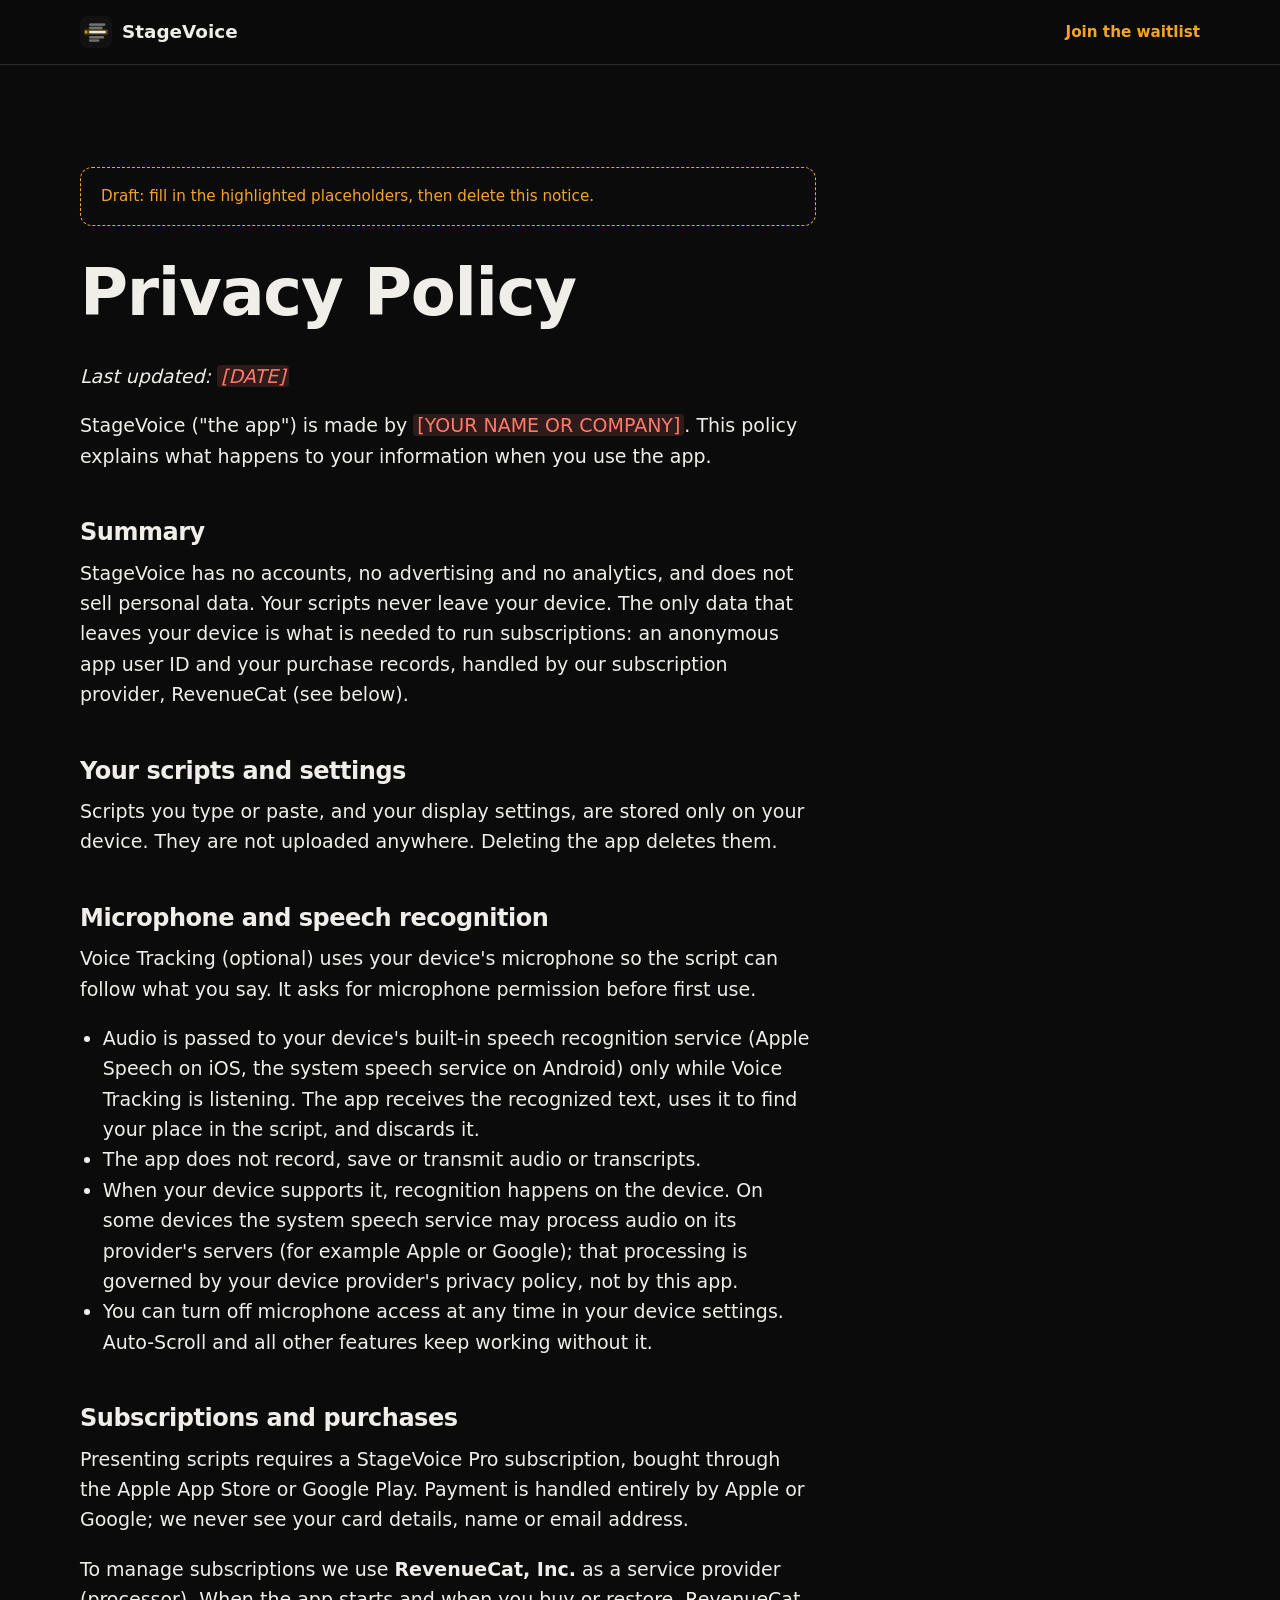
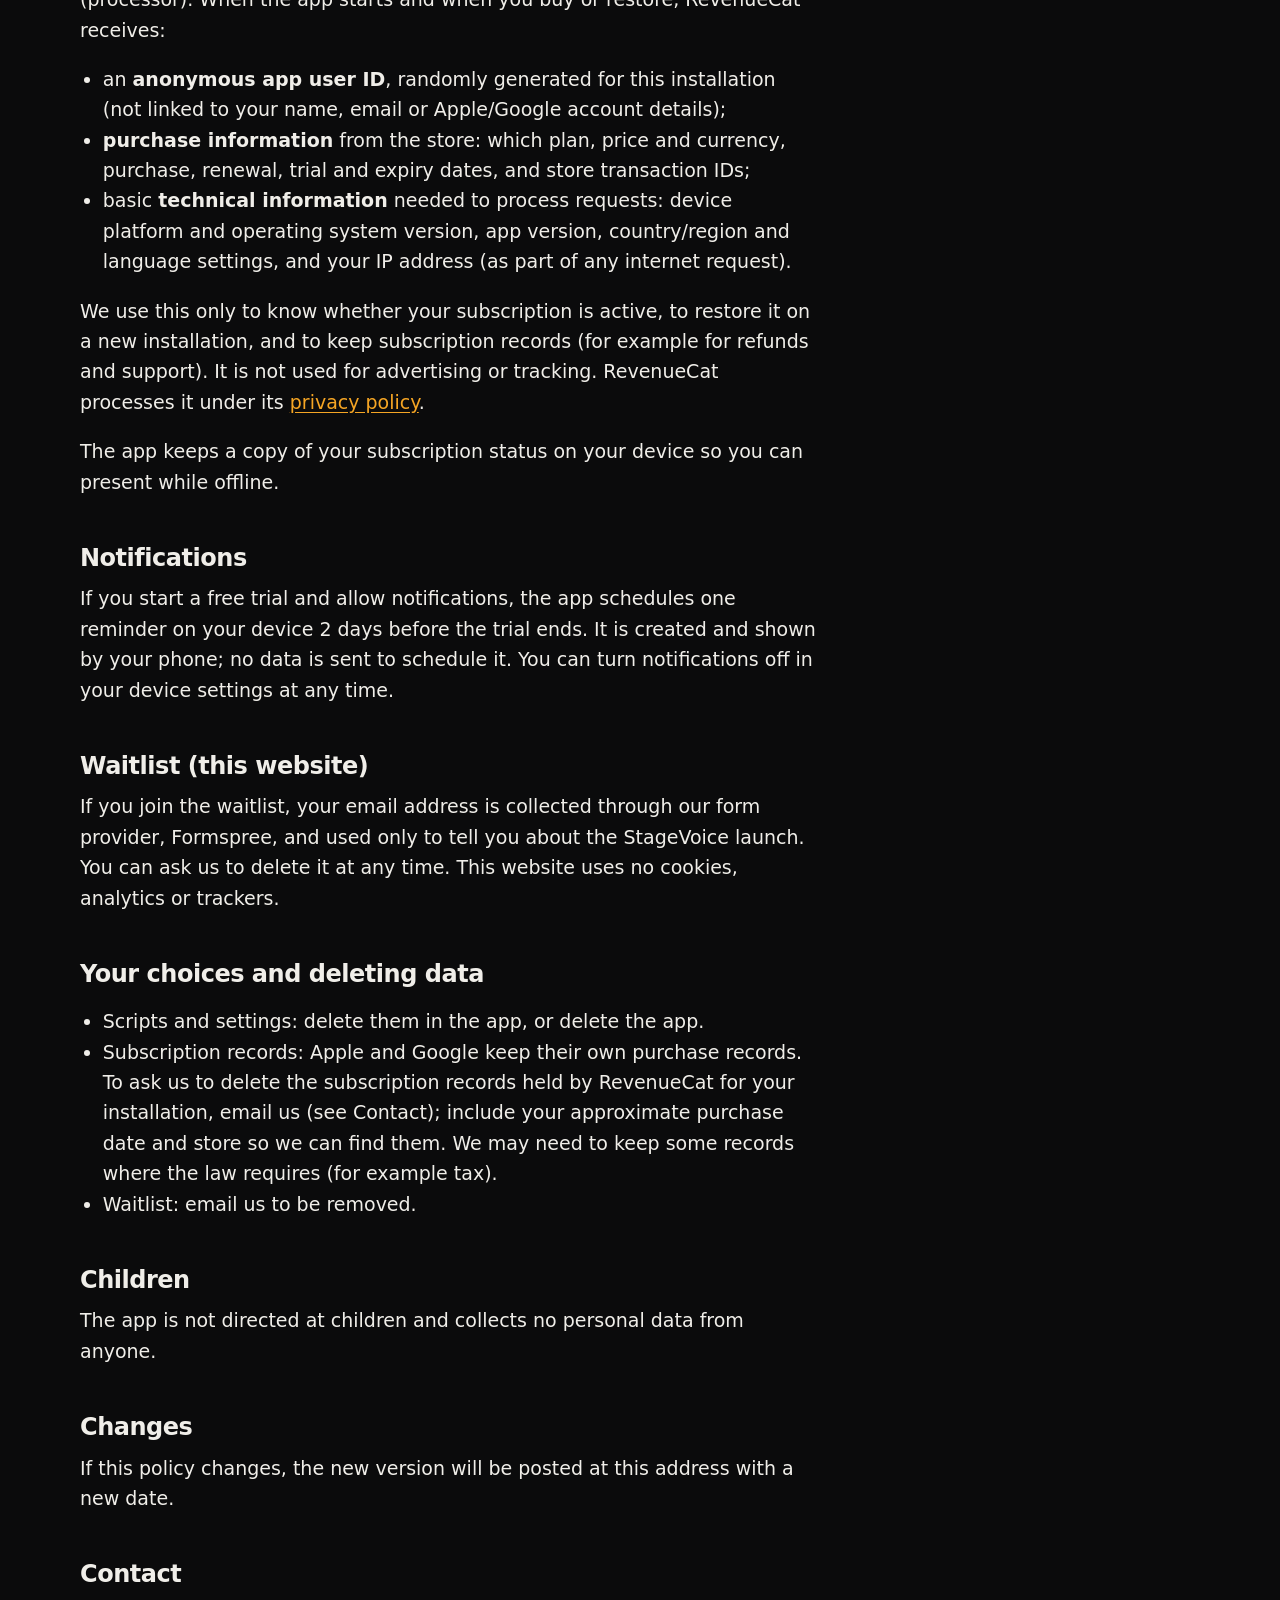
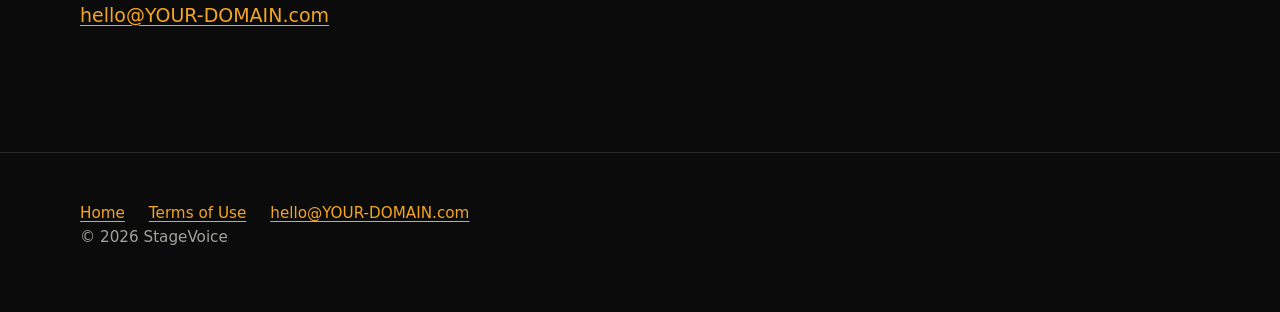
==== privacy.html @ 3926d444 "Publish StageVoice website Static site (HTML/CSS/JS) copied from the app repo's website/ folder, plu" ====
<!doctype html>
<html lang="en">
  <head>
    <meta charset="utf-8" />
    <meta name="viewport" content="width=device-width, initial-scale=1" />
    <title>Privacy Policy · StageVoice</title>
    <meta name="description" content="How StageVoice handles your data: no accounts, no tracking, scripts stay on your device, and your voice is never recorded or sent by the app." />
    <link rel="canonical" href="https://angelosramdas-afk.github.io/stagevoice-site/privacy.html" />
    <meta name="theme-color" content="#0b0b0c" />
    <meta name="color-scheme" content="dark" />
    <meta property="og:type" content="article" />
    <meta property="og:site_name" content="StageVoice" />
    <meta property="og:title" content="StageVoice Privacy Policy" />
    <meta property="og:url" content="https://angelosramdas-afk.github.io/stagevoice-site/privacy.html" />
    <meta property="og:image" content="https://angelosramdas-afk.github.io/stagevoice-site/assets/og-image.png" />
    <link rel="icon" type="image/png" sizes="32x32" href="assets/favicon-32.png" />
    <link rel="apple-touch-icon" href="assets/apple-touch-icon.png" />
    <link rel="stylesheet" href="styles.css" />
    <script src="main.js" defer></script>
  </head>

  <body>
    <a class="skip-link" href="#main">Skip to content</a>

    <header class="site-header">
      <div class="container">
        <a class="brand" href="./" aria-label="StageVoice home">
          <img src="assets/apple-touch-icon.png" alt="" width="32" height="32" />
          StageVoice
        </a>
        <a class="header-cta" href="./#join">Join the waitlist</a>
      </div>
    </header>

    <main id="main" class="section">
      <div class="container">
        <!-- =================================================================
             PRIVACY POLICY: PASTE YOUR FINAL TEXT BETWEEN THE MARKERS BELOW.

             It is pre-filled from the app's template (docs/PRIVACY.md).
             Either fill in the highlighted [PLACEHOLDERS] and delete the
             notice box, or replace everything inside <article class="policy">
             with your own policy (use <h1>, <h2>, <p>, <ul><li> tags).
             This page's URL is what you give Google Play and the App Store.
             ================================================================= -->
        <article class="policy">
          <!-- BEGIN PRIVACY POLICY -->
          <p class="paste-notice">
            Draft: fill in the highlighted placeholders, then delete this notice.
          </p>

          <h1>Privacy Policy</h1>
          <p><em>Last updated: <span class="placeholder">[DATE]</span></em></p>

          <p>
            StageVoice ("the app") is made by
            <span class="placeholder">[YOUR NAME OR COMPANY]</span>. This policy
            explains what happens to your information when you use the app.
          </p>

          <h2>Summary</h2>
          <p>
            StageVoice has no accounts, no advertising and no analytics, and
            does not sell personal data. Your scripts never leave your device.
            The only data that leaves your device is what is needed to run
            subscriptions: an anonymous app user ID and your purchase records,
            handled by our subscription provider, RevenueCat (see below).
          </p>

          <h2>Your scripts and settings</h2>
          <p>
            Scripts you type or paste, and your display settings, are stored
            only on your device. They are not uploaded anywhere. Deleting the
            app deletes them.
          </p>

          <h2>Microphone and speech recognition</h2>
          <p>
            Voice Tracking (optional) uses your device's microphone so the
            script can follow what you say. It asks for microphone permission
            before first use.
          </p>
          <ul>
            <li>
              Audio is passed to your device's built-in speech recognition
              service (Apple Speech on iOS, the system speech service on
              Android) only while Voice Tracking is listening. The app receives
              the recognized text, uses it to find your place in the script,
              and discards it.
            </li>
            <li>The app does not record, save or transmit audio or transcripts.</li>
            <li>
              When your device supports it, recognition happens on the device.
              On some devices the system speech service may process audio on
              its provider's servers (for example Apple or Google); that
              processing is governed by your device provider's privacy policy,
              not by this app.
            </li>
            <li>
              You can turn off microphone access at any time in your device
              settings. Auto-Scroll and all other features keep working without
              it.
            </li>
          </ul>

          <h2>Subscriptions and purchases</h2>
          <p>
            Presenting scripts requires a StageVoice Pro subscription, bought
            through the Apple App Store or Google Play. Payment is handled
            entirely by Apple or Google; we never see your card details, name
            or email address.
          </p>
          <p>
            To manage subscriptions we use <strong>RevenueCat, Inc.</strong> as
            a service provider (processor). When the app starts and when you buy
            or restore, RevenueCat receives:
          </p>
          <ul>
            <li>
              an <strong>anonymous app user ID</strong>, randomly generated for
              this installation (not linked to your name, email or Apple/Google
              account details);
            </li>
            <li>
              <strong>purchase information</strong> from the store: which plan,
              price and currency, purchase, renewal, trial and expiry dates, and
              store transaction IDs;
            </li>
            <li>
              basic <strong>technical information</strong> needed to process
              requests: device platform and operating system version, app
              version, country/region and language settings, and your IP address
              (as part of any internet request).
            </li>
          </ul>
          <p>
            We use this only to know whether your subscription is active, to
            restore it on a new installation, and to keep subscription records
            (for example for refunds and support). It is not used for
            advertising or tracking. RevenueCat processes it under its
            <a href="https://www.revenuecat.com/privacy">privacy policy</a>.
          </p>
          <p>
            The app keeps a copy of your subscription status on your device so
            you can present while offline.
          </p>

          <h2>Notifications</h2>
          <p>
            If you start a free trial and allow notifications, the app schedules
            one reminder on your device 2 days before the trial ends. It is
            created and shown by your phone; no data is sent to schedule it. You
            can turn notifications off in your device settings at any time.
          </p>

          <h2>Waitlist (this website)</h2>
          <p>
            If you join the waitlist, your email address is collected through
            our form provider, Formspree, and used only to tell you about the
            StageVoice launch. You can ask us to delete it at any time.
            This website uses no cookies, analytics or trackers.
          </p>

          <h2>Your choices and deleting data</h2>
          <ul>
            <li>Scripts and settings: delete them in the app, or delete the app.</li>
            <li>
              Subscription records: Apple and Google keep their own purchase
              records. To ask us to delete the subscription records held by
              RevenueCat for your installation, email us (see Contact); include
              your approximate purchase date and store so we can find them. We
              may need to keep some records where the law requires (for example
              tax).
            </li>
            <li>Waitlist: email us to be removed.</li>
          </ul>

          <h2>Children</h2>
          <p>
            The app is not directed at children and collects no personal data
            from anyone.
          </p>

          <h2>Changes</h2>
          <p>
            If this policy changes, the new version will be posted at this
            address with a new date.
          </p>

          <h2>Contact</h2>
          <p>
            <a href="mailto:hello@YOUR-DOMAIN.com">hello@YOUR-DOMAIN.com</a>
          </p>
          <!-- END PRIVACY POLICY -->
        </article>
      </div>
    </main>

    <footer class="site-footer">
      <div class="container">
        <div>
          <ul class="footer-links">
            <li><a href="./">Home</a></li>
            <li><a href="terms.html">Terms of Use</a></li>
            <li><a href="mailto:hello@YOUR-DOMAIN.com">hello@YOUR-DOMAIN.com</a></li>
          </ul>
          <p>&copy; <span data-year>2026</span> StageVoice</p>
        </div>
      </div>
    </footer>
  </body>
</html>
---- styles.css ----
/* StageVoice marketing site.
   Mobile-first; no external fonts or frameworks. Colours match the app:
   near-black background, off-white text, amber reading-guide accent. */

/* ---------- Tokens ---------- */
:root {
  --bg: #0b0b0c;
  --surface: #151517;
  --surface-2: #1d1d20;
  --border: #2a2a2e;
  --text: #f0eee9;
  --muted: #a3a19b;
  --amber: #f5a524;
  --amber-band: rgba(245, 165, 36, 0.18);
  --success: #5bd38a;
  --error: #ff7a6b;

  --radius: 18px;
  --container: 1120px;
  --gutter: clamp(20px, 5vw, 40px);
  --section-space: clamp(56px, 8vw, 104px);

  --font: system-ui, -apple-system, "Segoe UI", Roboto, "Helvetica Neue",
    Arial, "Noto Sans", sans-serif;
}

/* ---------- Base ---------- */
*,
*::before,
*::after {
  box-sizing: border-box;
}

html {
  scroll-behavior: smooth;
  -webkit-text-size-adjust: 100%;
}

body {
  margin: 0;
  background: var(--bg);
  color: var(--text);
  font-family: var(--font);
  font-size: clamp(1.0625rem, 0.4vw + 1rem, 1.1875rem);
  line-height: 1.6;
  -webkit-font-smoothing: antialiased;
}

img,
video {
  display: block;
  max-width: 100%;
  height: auto;
}

a {
  color: var(--amber);
  text-underline-offset: 3px;
}

h1,
h2,
h3 {
  line-height: 1.1;
  letter-spacing: -0.02em;
  margin: 0 0 0.5em;
}

h1 {
  font-size: clamp(2.5rem, 6.5vw, 4.1rem);
  font-weight: 800;
}

h2 {
  font-size: clamp(2rem, 4.5vw, 3.25rem);
  font-weight: 800;
}

h3 {
  font-size: clamp(1.35rem, 2.2vw, 1.6rem);
  font-weight: 700;
}

p {
  margin: 0 0 1em;
}

:focus-visible {
  outline: 3px solid var(--amber);
  outline-offset: 3px;
  border-radius: 6px;
}

.container {
  width: min(100% - 2 * var(--gutter), var(--container));
  margin-inline: auto;
}

.section {
  padding-block: var(--section-space);
}

.section-intro {
  max-width: 40rem;
  color: var(--muted);
  font-size: 1.15em;
}

/* Amber highlight that echoes the app's reading guide. */
.highlight {
  background: linear-gradient(transparent 12%, var(--amber-band) 12% 88%, transparent 88%);
  color: var(--amber);
  padding-inline: 0.1em;
}

.visually-hidden {
  position: absolute;
  width: 1px;
  height: 1px;
  overflow: hidden;
  clip: rect(0 0 0 0);
  white-space: nowrap;
}

.skip-link {
  position: absolute;
  left: 12px;
  top: -60px;
  background: var(--amber);
  color: #000;
  padding: 10px 16px;
  border-radius: 10px;
  z-index: 10;
}

.skip-link:focus {
  top: 12px;
}

/* ---------- Header ---------- */
.site-header {
  position: sticky;
  top: 0;
  z-index: 5;
  background: rgba(11, 11, 12, 0.85);
  backdrop-filter: blur(10px);
  -webkit-backdrop-filter: blur(10px);
  border-bottom: 1px solid var(--border);
}

.site-header .container {
  display: flex;
  align-items: center;
  justify-content: space-between;
  min-height: 64px;
}

.brand {
  display: inline-flex;
  align-items: center;
  gap: 10px;
  color: var(--text);
  text-decoration: none;
  font-weight: 800;
  font-size: 1.15rem;
}

.brand img {
  width: 32px;
  height: 32px;
  border-radius: 8px;
}

.header-cta {
  font-weight: 600;
  text-decoration: none;
  font-size: 0.95rem;
}

/* ---------- Buttons and waitlist form ---------- */
.button {
  display: inline-flex;
  align-items: center;
  justify-content: center;
  min-height: 52px;
  padding: 0 24px;
  border: 0;
  border-radius: 12px;
  background: var(--amber);
  color: #141006;
  font: inherit;
  font-weight: 700;
  cursor: pointer;
  transition: transform 0.15s ease, filter 0.15s ease;
}

.button:hover {
  filter: brightness(1.08);
}

.button:active {
  transform: translateY(1px);
}

.button[disabled] {
  opacity: 0.6;
  cursor: progress;
}

.waitlist {
  max-width: 34rem;
}

.waitlist-row {
  display: flex;
  flex-direction: column;
  gap: 10px;
}

.waitlist input[type="email"] {
  flex: 1;
  min-height: 52px;
  padding: 0 16px;
  border: 1px solid var(--border);
  border-radius: 12px;
  background: var(--surface);
  color: var(--text);
  font: inherit;
}

.waitlist input[type="email"]::placeholder {
  color: #77756f;
}

.waitlist input[type="email"][aria-invalid="true"] {
  border-color: var(--error);
}

/* Honeypot field for bots: hidden from people and screen readers. */
.waitlist .hp {
  position: absolute;
  left: -9999px;
}

.form-note {
  margin: 10px 0 0;
  color: var(--muted);
  font-size: 0.85em;
}

.form-message {
  min-height: 1.6em;
  margin: 10px 0 0;
  font-weight: 600;
}

.form-message.is-success {
  color: var(--success);
}

.form-message.is-error {
  color: var(--error);
}

@media (min-width: 560px) {
  .waitlist-row {
    flex-direction: row;
  }
}

/* ---------- Hero ---------- */
.hero {
  padding-block: clamp(48px, 9vw, 110px) var(--section-space);
}

.hero .container {
  display: grid;
  gap: clamp(48px, 8vw, 80px);
  align-items: center;
}

.hero-subhead {
  color: var(--muted);
  font-size: clamp(1.15rem, 1.4vw + 0.8rem, 1.4rem);
  max-width: 36rem;
  margin-bottom: 1.6em;
}

@media (min-width: 960px) {
  .hero .container {
    grid-template-columns: 1.15fr 0.85fr;
  }
}

/* ---------- Phone mockup with animated reading guide ---------- */
.phone {
  /* Placeholder: replace the .phone-screen contents with a real screenshot
     (<img src="assets/screenshot.png" alt="...">) when available. */
  position: relative;
  width: min(100%, 330px);
  aspect-ratio: 9 / 19;
  margin-inline: auto;
  padding: 14px;
  border-radius: 46px;
  background: linear-gradient(160deg, #2b2b30, #121214);
  box-shadow:
    0 0 0 1px #34343a,
    0 30px 80px rgba(0, 0, 0, 0.6),
    0 0 120px rgba(245, 165, 36, 0.08);
}

.phone-screen {
  position: relative;
  height: 100%;
  overflow: hidden;
  border-radius: 34px;
  background: #121212;
  padding: 64px 20px 20px;
  --line: 2.3em; /* height of one script line; the band moves in these steps */
  font-size: clamp(0.95rem, 3.8vw, 1.15rem);
}

.phone-screen::before {
  /* camera notch */
  content: "";
  position: absolute;
  top: 14px;
  left: 50%;
  width: 90px;
  height: 22px;
  transform: translateX(-50%);
  border-radius: 999px;
  background: #000;
}

.script {
  position: relative;
}

.script-lines {
  margin: 0;
  padding: 0;
  list-style: none;
  font-weight: 600;
}

.script-lines li {
  height: var(--line);
  line-height: var(--line);
  padding-left: 22px;
  white-space: nowrap;
  color: #e8e8e8;
}

.reading-guide {
  position: absolute;
  top: 0;
  left: -20px;
  right: -20px;
  height: var(--line);
  background: var(--amber-band);
  border-radius: 6px;
  pointer-events: none;
  animation: follow-voice 12s ease-in-out infinite;
}

.reading-guide::before {
  /* the app's ▶ marker */
  content: "";
  position: absolute;
  left: 22px;
  top: 50%;
  transform: translateY(-50%);
  border-left: 10px solid var(--amber);
  border-top: 7px solid transparent;
  border-bottom: 7px solid transparent;
}

/* The band glides to the next line, then holds, like a speaker reading at a
   natural pace (with one longer "pause" in the middle). */
@keyframes follow-voice {
  0%, 10% { transform: translateY(0); }
  14%, 24% { transform: translateY(calc(var(--line) * 1)); }
  28%, 38% { transform: translateY(calc(var(--line) * 2)); }
  42%, 62% { transform: translateY(calc(var(--line) * 3)); }
  66%, 76% { transform: translateY(calc(var(--line) * 4)); }
  80%, 94% { transform: translateY(calc(var(--line) * 5)); }
  100% { transform: translateY(0); }
}

.phone-status {
  position: absolute;
  left: 16px;
  right: 16px;
  bottom: 16px;
  display: flex;
  align-items: center;
  gap: 8px;
  padding: 10px 14px;
  border-radius: 14px;
  background: var(--surface-2);
  color: var(--muted);
  font-size: 0.8rem;
}

.phone-status .dot {
  width: 9px;
  height: 9px;
  border-radius: 50%;
  background: var(--success);
  animation: pulse 2s ease-in-out infinite;
}

@keyframes pulse {
  50% { opacity: 0.35; }
}

/* ---------- Demo ---------- */
.demo-frame {
  overflow: hidden;
  border: 1px solid var(--border);
  border-radius: var(--radius);
  background: var(--surface);
}

.demo-frame video {
  width: 100%;
  aspect-ratio: 16 / 9;
  object-fit: cover;
  background: #000;
}

.demo-caption {
  margin-top: 16px;
  color: var(--muted);
  text-align: center;
}

/* ---------- Modes ---------- */
.cards {
  display: grid;
  gap: 20px;
  margin-top: 40px;
}

.card {
  padding: clamp(24px, 4vw, 40px);
  border: 1px solid var(--border);
  border-radius: var(--radius);
  background: var(--surface);
}

.card-label {
  display: inline-block;
  margin-bottom: 14px;
  padding: 4px 12px;
  border-radius: 999px;
  background: var(--surface-2);
  color: var(--muted);
  font-size: 0.8rem;
  font-weight: 700;
  letter-spacing: 0.06em;
  text-transform: uppercase;
}

.card--voice {
  border-color: rgba(245, 165, 36, 0.45);
  box-shadow: 0 0 60px rgba(245, 165, 36, 0.08);
}

.card--voice .card-label {
  background: var(--amber-band);
  color: var(--amber);
}

.card ul {
  margin: 0;
  padding-left: 1.2em;
  color: var(--muted);
}

.card li + li {
  margin-top: 6px;
}

@media (min-width: 760px) {
  .cards {
    grid-template-columns: 1fr 1fr;
  }
}

/* ---------- Features ---------- */
.features {
  display: grid;
  gap: 14px;
  margin: 40px 0 0;
  padding: 0;
  list-style: none;
}

.features li {
  position: relative;
  padding: 18px 20px 18px 54px;
  border: 1px solid var(--border);
  border-radius: 14px;
  background: var(--surface);
}

.features li::before {
  /* small reading-guide marker as the bullet */
  content: "";
  position: absolute;
  left: 22px;
  top: 1.45em;
  border-left: 12px solid var(--amber);
  border-top: 8px solid transparent;
  border-bottom: 8px solid transparent;
}

.features strong {
  display: block;
}

.features span {
  color: var(--muted);
  font-size: 0.95em;
}

@media (min-width: 760px) {
  .features {
    grid-template-columns: repeat(2, 1fr);
  }
}

@media (min-width: 1040px) {
  .features {
    grid-template-columns: repeat(3, 1fr);
  }
}

/* ---------- Privacy ---------- */
.privacy-panel {
  padding: clamp(32px, 6vw, 64px);
  border-radius: calc(var(--radius) + 6px);
  background:
    linear-gradient(var(--amber-band), var(--amber-band)) left 50% / 6px 60% no-repeat,
    var(--surface);
  border: 1px solid var(--border);
}

.privacy-panel p {
  max-width: 44rem;
  color: var(--muted);
}

/* ---------- Final CTA ---------- */
.final-cta {
  text-align: center;
}

.final-cta .waitlist {
  margin-inline: auto;
  text-align: left;
}

.final-cta .section-intro {
  margin-inline: auto;
}

/* ---------- Footer ---------- */
.site-footer {
  padding-block: 48px;
  border-top: 1px solid var(--border);
  color: var(--muted);
  font-size: 0.95rem;
}

.site-footer .container {
  display: grid;
  gap: 24px;
}

.footer-links {
  display: flex;
  flex-wrap: wrap;
  gap: 8px 24px;
  margin: 0;
  padding: 0;
  list-style: none;
}

.store-badges {
  display: flex;
  flex-wrap: wrap;
  gap: 12px;
}

/* Disabled "coming soon" store badges (plain text, not the official artwork,
   which may only be used once the app is live in the store). */
.store-badge {
  display: inline-flex;
  flex-direction: column;
  justify-content: center;
  min-width: 170px;
  padding: 8px 16px;
  border: 1px solid var(--border);
  border-radius: 10px;
  background: var(--surface);
  color: #6f6d68;
  line-height: 1.25;
  cursor: not-allowed;
  user-select: none;
}

.store-badge small {
  font-size: 0.7rem;
  text-transform: uppercase;
  letter-spacing: 0.08em;
}

.store-badge strong {
  font-size: 1.05rem;
}

@media (min-width: 760px) {
  .site-footer .container {
    grid-template-columns: 1fr auto;
    align-items: center;
  }
}

/* ---------- Privacy policy page ---------- */
.policy {
  max-width: 46rem;
}

.policy h2 {
  font-size: 1.5rem;
  margin-top: 2em;
}

.policy ul {
  padding-left: 1.2em;
}

.policy .placeholder {
  background: rgba(255, 122, 107, 0.15);
  color: var(--error);
  padding: 0 4px;
  border-radius: 4px;
}

.paste-notice {
  margin-bottom: 2em;
  padding: 16px 20px;
  border: 1px dashed var(--amber);
  border-radius: 12px;
  color: var(--amber);
  font-size: 0.95rem;
}

/* ---------- Motion preferences ---------- */
@media (prefers-reduced-motion: reduce) {
  html {
    scroll-behavior: auto;
  }

  .reading-guide,
  .phone-status .dot {
    animation: none;
  }

  .reading-guide {
    transform: translateY(calc(var(--line) * 2));
  }
}
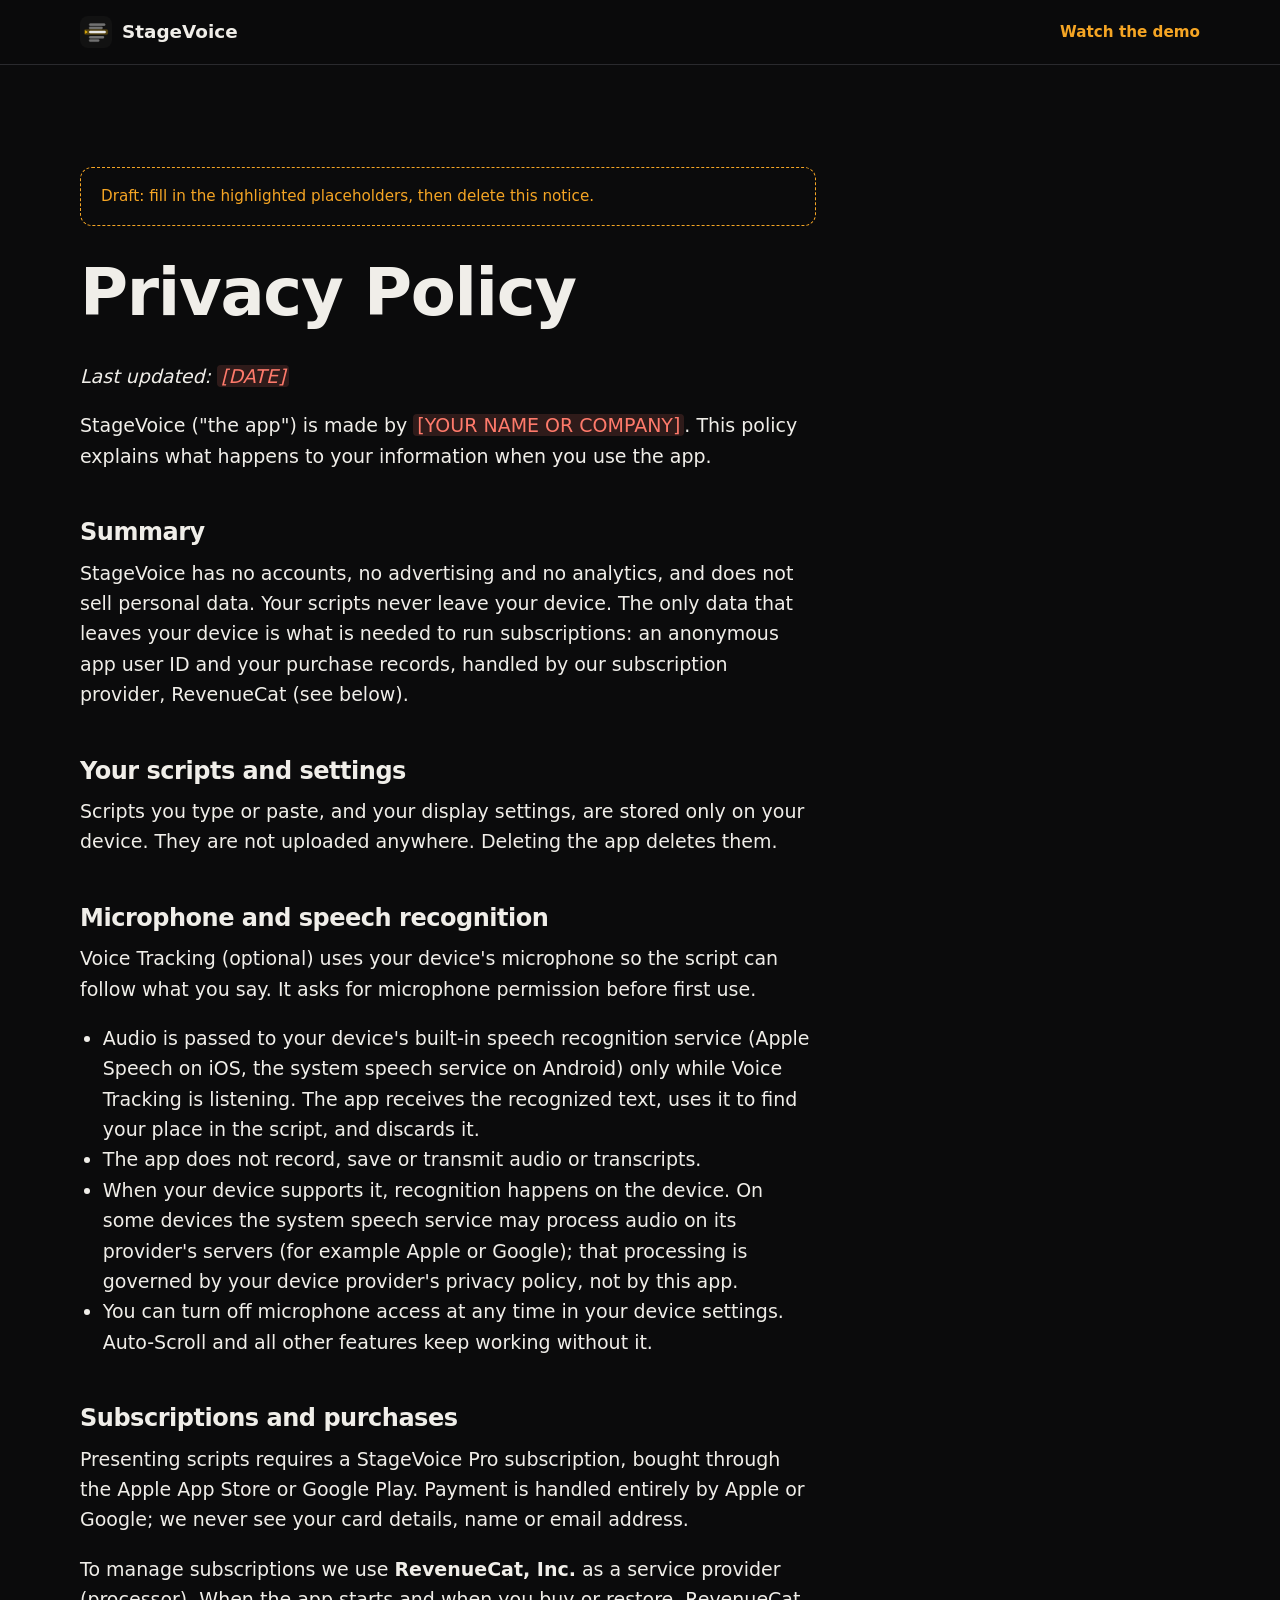
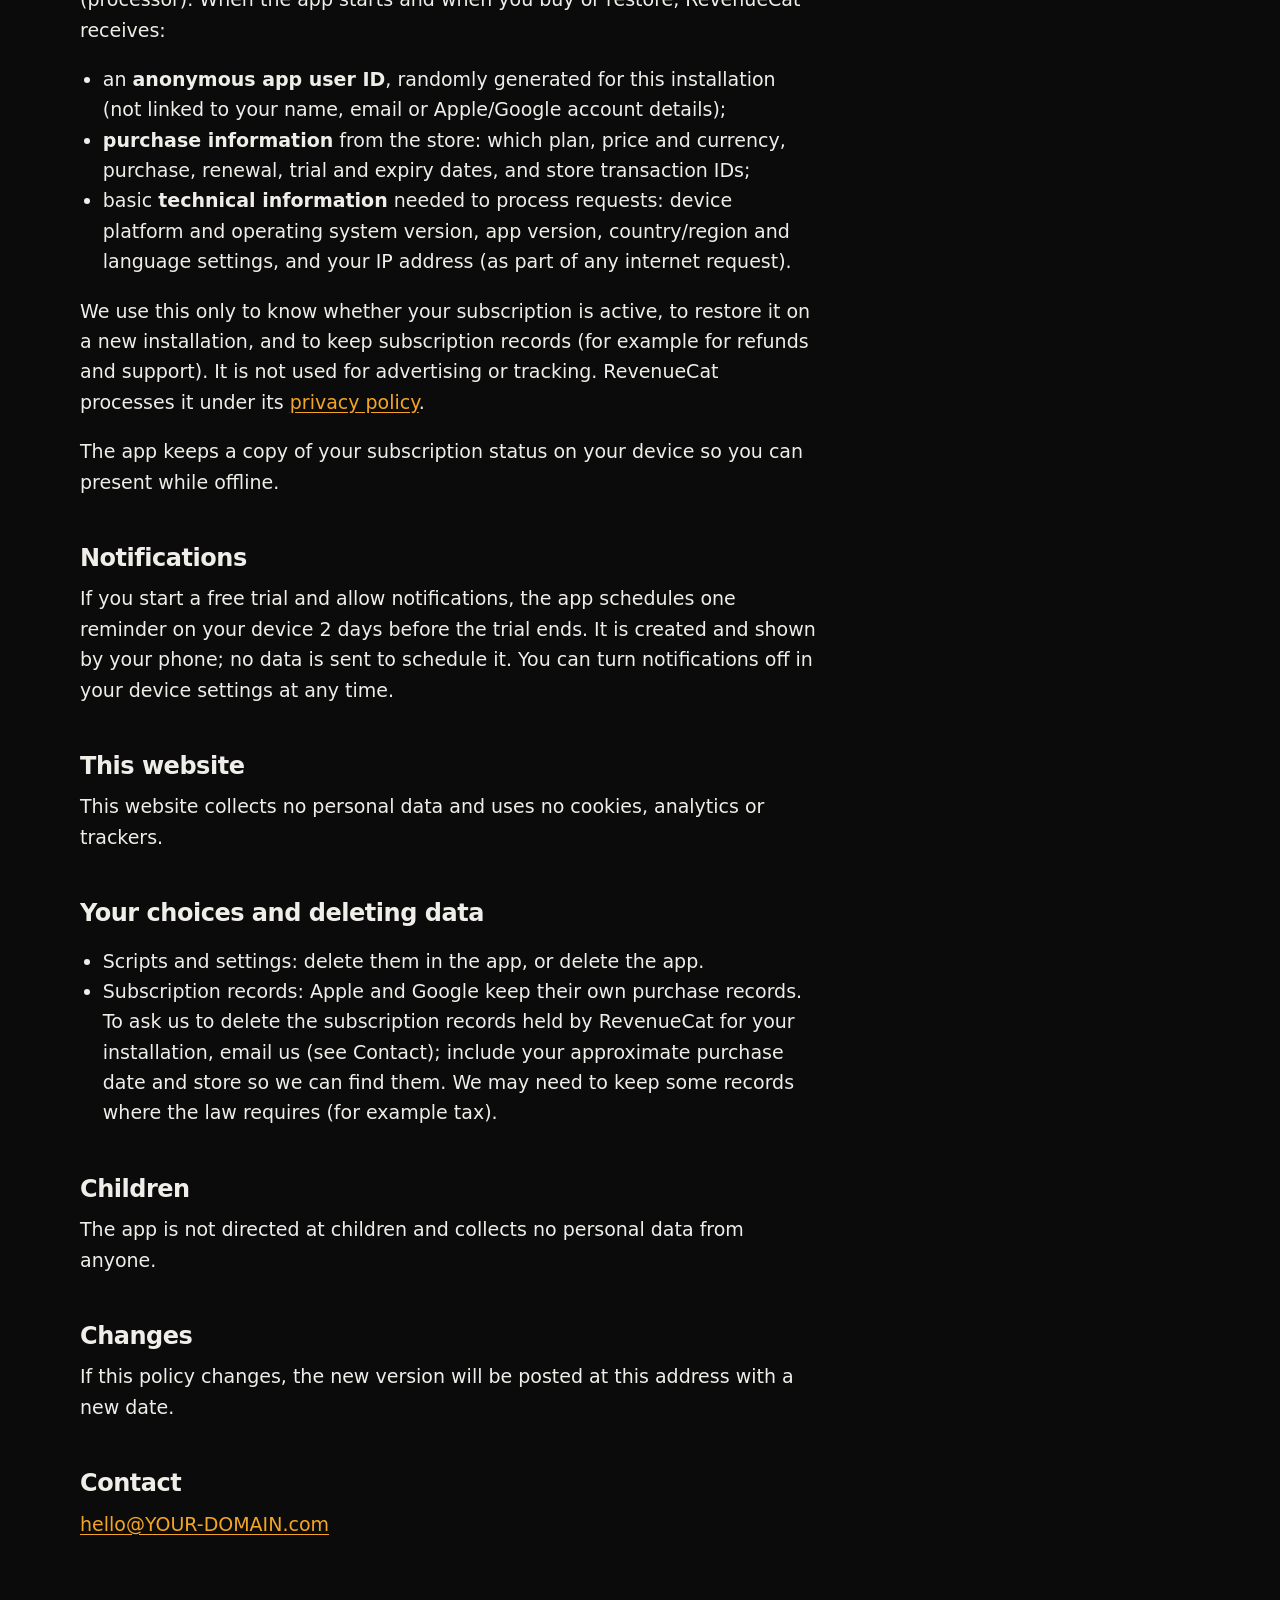
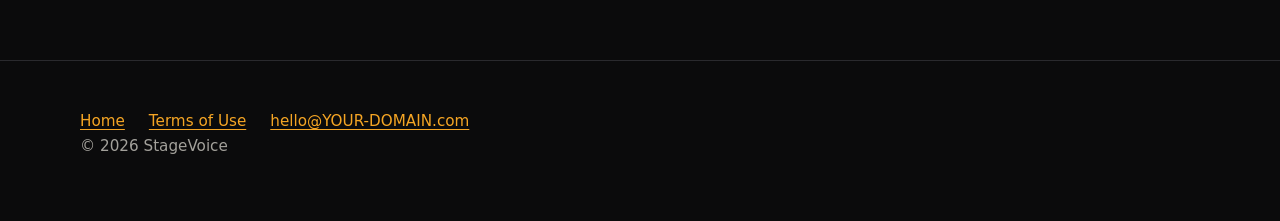
==== commit 596091b0: "Remove the waitlist" ====
--- a/privacy.html
+++ b/privacy.html
@@ -28,7 +28,7 @@
           <img src="assets/apple-touch-icon.png" alt="" width="32" height="32" />
           StageVoice
         </a>
-        <a class="header-cta" href="./#join">Join the waitlist</a>
+        <a class="header-cta" href="./#demo">Watch the demo</a>
       </div>
     </header>
 
@@ -153,12 +153,10 @@
             can turn notifications off in your device settings at any time.
           </p>
 
-          <h2>Waitlist (this website)</h2>
-          <p>
-            If you join the waitlist, your email address is collected through
-            our form provider, Formspree, and used only to tell you about the
-            StageVoice launch. You can ask us to delete it at any time.
-            This website uses no cookies, analytics or trackers.
+          <h2>This website</h2>
+          <p>
+            This website collects no personal data and uses no cookies,
+            analytics or trackers.
           </p>
 
           <h2>Your choices and deleting data</h2>
@@ -172,7 +170,6 @@
               may need to keep some records where the law requires (for example
               tax).
             </li>
-            <li>Waitlist: email us to be removed.</li>
           </ul>
 
           <h2>Children</h2>
--- a/styles.css
+++ b/styles.css
@@ -177,7 +177,7 @@
   font-size: 0.95rem;
 }
 
-/* ---------- Buttons and waitlist form ---------- */
+/* ---------- Buttons ---------- */
 .button {
   display: inline-flex;
   align-items: center;
@@ -190,6 +190,7 @@
   color: #141006;
   font: inherit;
   font-weight: 700;
+  text-decoration: none;
   cursor: pointer;
   transition: transform 0.15s ease, filter 0.15s ease;
 }
@@ -207,65 +208,22 @@
   cursor: progress;
 }
 
-.waitlist {
-  max-width: 34rem;
-}
-
-.waitlist-row {
+.button--ghost {
+  border: 1px solid var(--border);
+  background: transparent;
+  color: var(--text);
+}
+
+.hero-actions {
   display: flex;
-  flex-direction: column;
-  gap: 10px;
-}
-
-.waitlist input[type="email"] {
-  flex: 1;
-  min-height: 52px;
-  padding: 0 16px;
-  border: 1px solid var(--border);
-  border-radius: 12px;
-  background: var(--surface);
-  color: var(--text);
-  font: inherit;
-}
-
-.waitlist input[type="email"]::placeholder {
-  color: #77756f;
-}
-
-.waitlist input[type="email"][aria-invalid="true"] {
-  border-color: var(--error);
-}
-
-/* Honeypot field for bots: hidden from people and screen readers. */
-.waitlist .hp {
-  position: absolute;
-  left: -9999px;
-}
-
-.form-note {
-  margin: 10px 0 0;
-  color: var(--muted);
-  font-size: 0.85em;
-}
-
-.form-message {
-  min-height: 1.6em;
-  margin: 10px 0 0;
-  font-weight: 600;
-}
-
-.form-message.is-success {
-  color: var(--success);
-}
-
-.form-message.is-error {
-  color: var(--error);
-}
-
-@media (min-width: 560px) {
-  .waitlist-row {
-    flex-direction: row;
-  }
+  flex-wrap: wrap;
+  gap: 12px;
+}
+
+.hero-note {
+  margin: 12px 0 0;
+  color: var(--muted);
+  font-size: 0.9em;
 }
 
 /* ---------- Hero ---------- */
@@ -558,9 +516,9 @@
   text-align: center;
 }
 
-.final-cta .waitlist {
-  margin-inline: auto;
-  text-align: left;
+.final-cta .store-badges {
+  justify-content: center;
+  margin-top: 28px;
 }
 
 .final-cta .section-intro {
@@ -674,3 +632,43 @@
     transform: translateY(calc(var(--line) * 2));
   }
 }
+
+/* ---------- Who it's for ---------- */
+.cards--four h3 {
+  margin-top: 0;
+}
+
+.cards--four p {
+  margin-bottom: 0;
+  color: var(--muted);
+}
+
+/* ---------- FAQ ---------- */
+.faq {
+  display: grid;
+  gap: 14px;
+  margin-top: 40px;
+}
+
+.faq-item {
+  padding: clamp(20px, 3vw, 28px);
+  border: 1px solid var(--border);
+  border-radius: 14px;
+  background: var(--surface);
+}
+
+.faq-item h3 {
+  margin: 0 0 8px;
+  font-size: 1.1rem;
+}
+
+.faq-item p {
+  margin: 0;
+  color: var(--muted);
+}
+
+@media (min-width: 760px) {
+  .faq {
+    grid-template-columns: 1fr 1fr;
+  }
+}
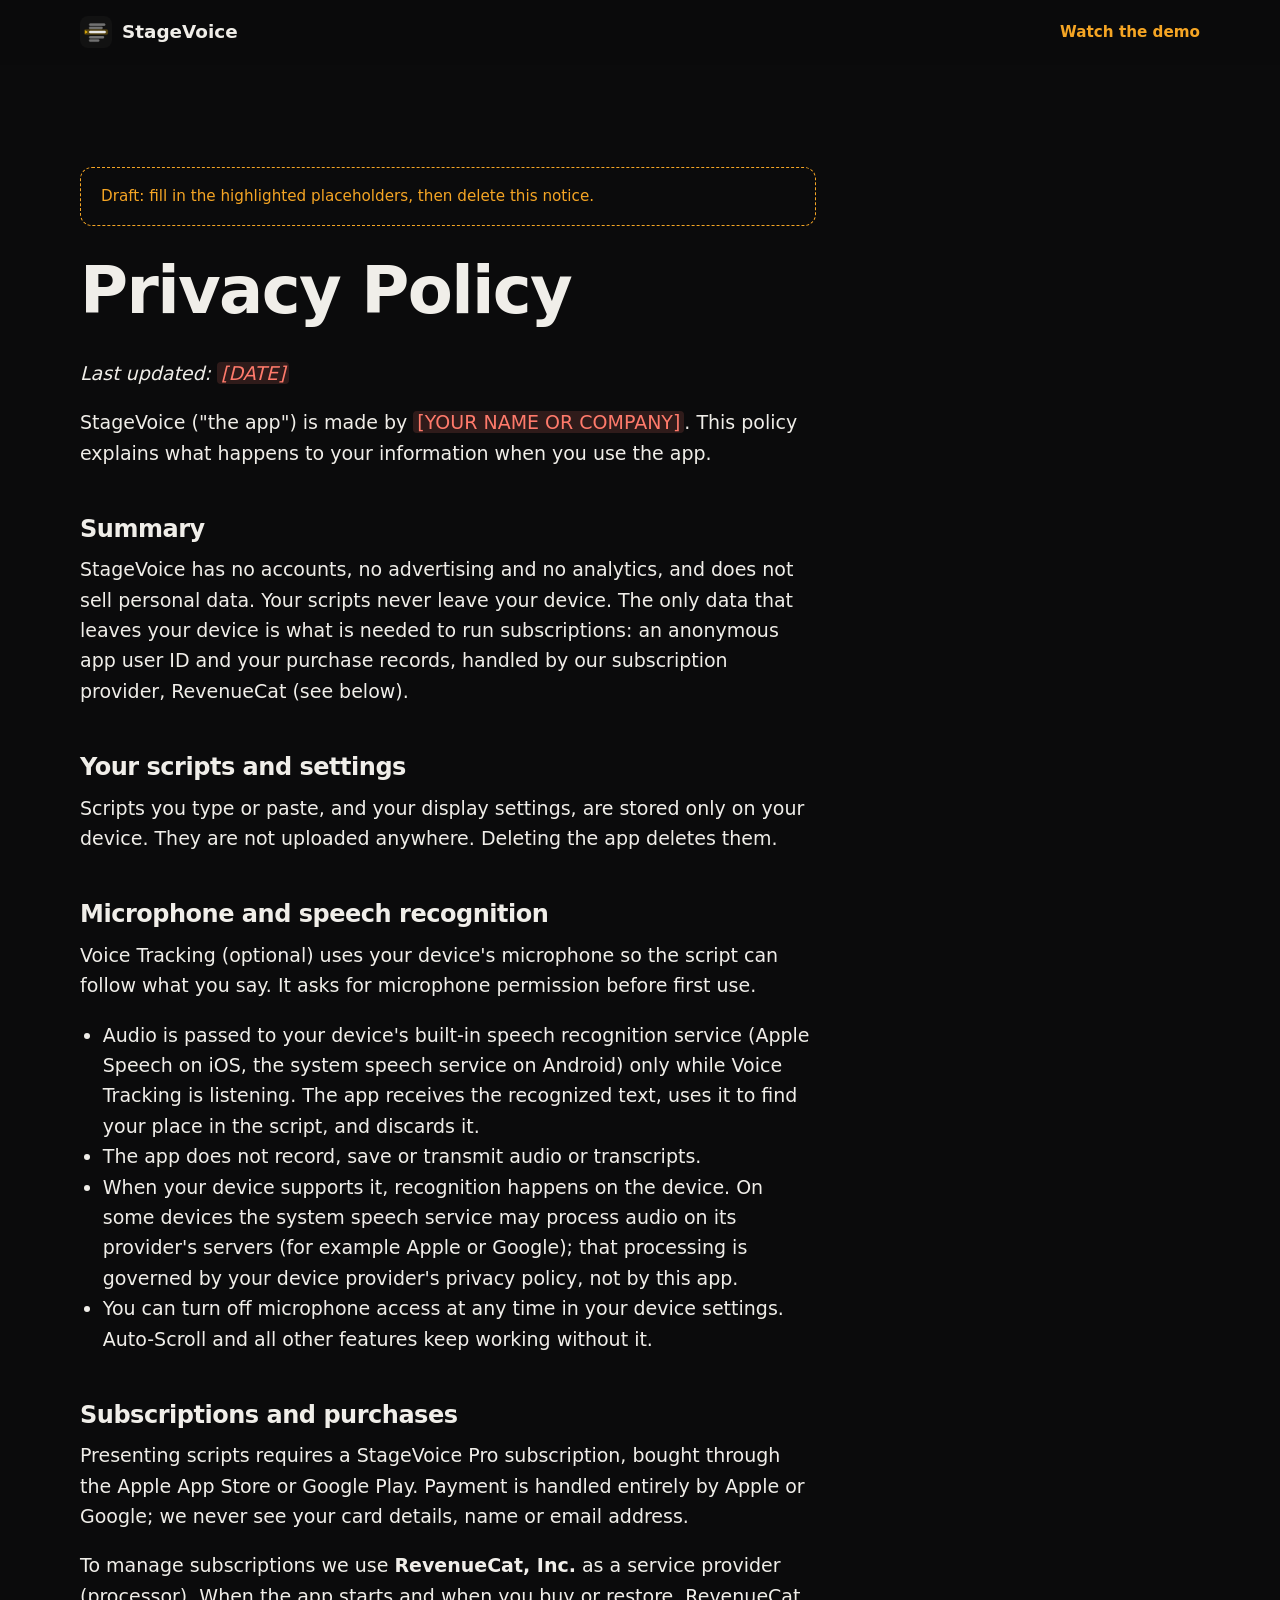
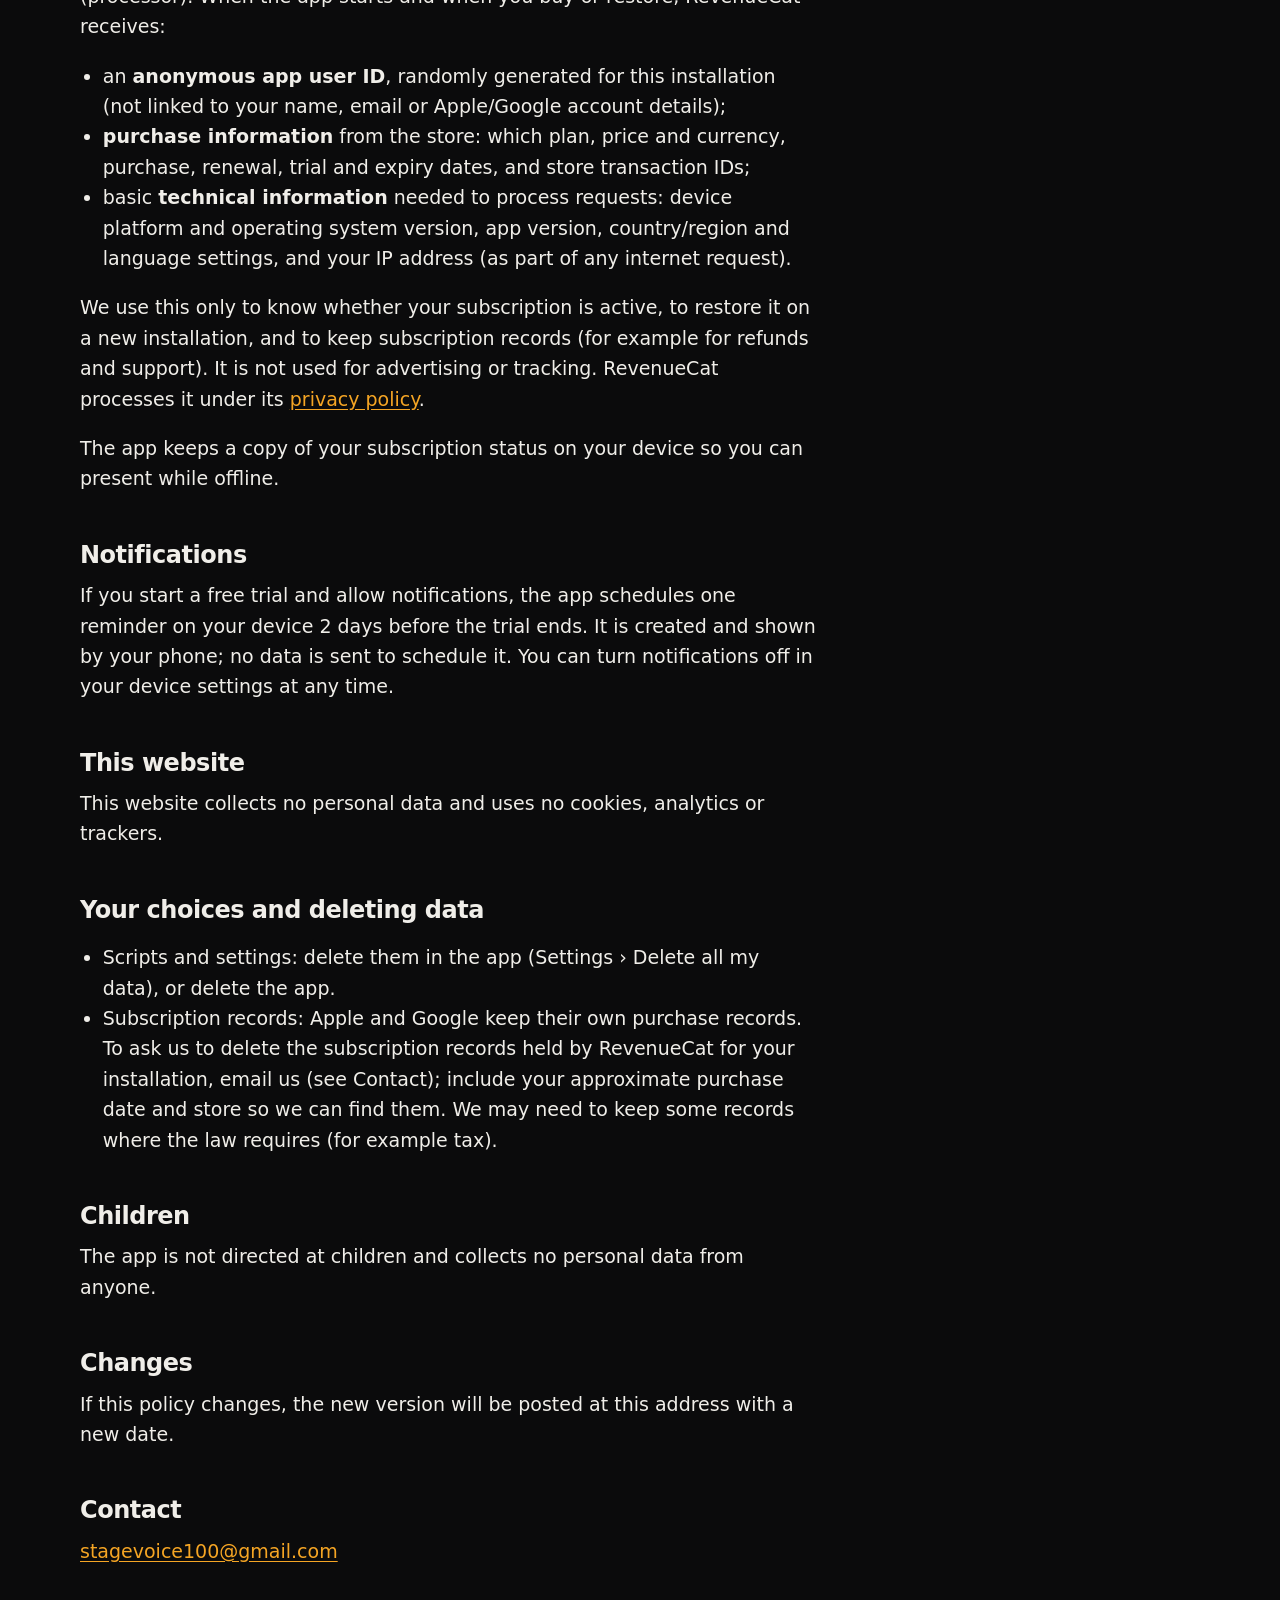
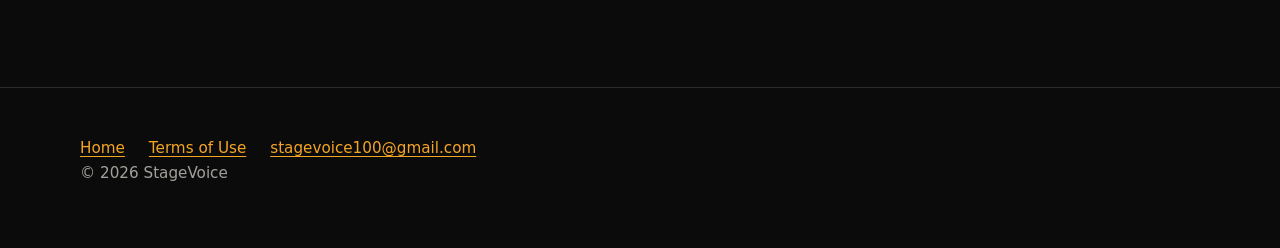
==== commit d7168fbf: "Update website" ====
--- a/privacy.html
+++ b/privacy.html
@@ -161,7 +161,7 @@
 
           <h2>Your choices and deleting data</h2>
           <ul>
-            <li>Scripts and settings: delete them in the app, or delete the app.</li>
+            <li>Scripts and settings: delete them in the app (Settings &rsaquo; Delete all my data), or delete the app.</li>
             <li>
               Subscription records: Apple and Google keep their own purchase
               records. To ask us to delete the subscription records held by
@@ -186,7 +186,7 @@
 
           <h2>Contact</h2>
           <p>
-            <a href="mailto:hello@YOUR-DOMAIN.com">hello@YOUR-DOMAIN.com</a>
+            <a href="mailto:stagevoice100@gmail.com">stagevoice100@gmail.com</a>
           </p>
           <!-- END PRIVACY POLICY -->
         </article>
@@ -199,7 +199,7 @@
           <ul class="footer-links">
             <li><a href="./">Home</a></li>
             <li><a href="terms.html">Terms of Use</a></li>
-            <li><a href="mailto:hello@YOUR-DOMAIN.com">hello@YOUR-DOMAIN.com</a></li>
+            <li><a href="mailto:stagevoice100@gmail.com">stagevoice100@gmail.com</a></li>
           </ul>
           <p>&copy; <span data-year>2026</span> StageVoice</p>
         </div>
--- a/styles.css
+++ b/styles.css
@@ -62,23 +62,28 @@
 h2,
 h3 {
   line-height: 1.1;
-  letter-spacing: -0.02em;
   margin: 0 0 0.5em;
 }
 
+/* Tracking follows size: tighter as type grows, near zero at reading sizes. */
 h1 {
   font-size: clamp(2.5rem, 6.5vw, 4.1rem);
   font-weight: 800;
+  line-height: 1.05;
+  letter-spacing: -0.025em;
 }
 
 h2 {
   font-size: clamp(2rem, 4.5vw, 3.25rem);
   font-weight: 800;
+  letter-spacing: -0.02em;
 }
 
 h3 {
   font-size: clamp(1.35rem, 2.2vw, 1.6rem);
   font-weight: 700;
+  line-height: 1.2;
+  letter-spacing: -0.005em;
 }
 
 p {
@@ -145,7 +150,13 @@
   background: rgba(11, 11, 12, 0.85);
   backdrop-filter: blur(10px);
   -webkit-backdrop-filter: blur(10px);
-  border-bottom: 1px solid var(--border);
+  border-bottom: 1px solid transparent;
+  transition: border-color 0.2s ease;
+}
+
+/* The divider only appears once content scrolls under the header. */
+.site-header.is-scrolled {
+  border-bottom-color: var(--border);
 }
 
 .site-header .container {
@@ -192,7 +203,7 @@
   font-weight: 700;
   text-decoration: none;
   cursor: pointer;
-  transition: transform 0.15s ease, filter 0.15s ease;
+  transition: transform 0.1s ease-out, filter 0.15s ease;
 }
 
 .button:hover {
@@ -200,7 +211,7 @@
 }
 
 .button:active {
-  transform: translateY(1px);
+  transform: scale(0.97);
 }
 
 .button[disabled] {
@@ -342,8 +353,11 @@
   28%, 38% { transform: translateY(calc(var(--line) * 2)); }
   42%, 62% { transform: translateY(calc(var(--line) * 3)); }
   66%, 76% { transform: translateY(calc(var(--line) * 4)); }
-  80%, 94% { transform: translateY(calc(var(--line) * 5)); }
-  100% { transform: translateY(0); }
+  80%, 94% { transform: translateY(calc(var(--line) * 5)); opacity: 1; }
+  /* Fade out, jump back to the top unseen, fade in: no slide backwards. */
+  97% { transform: translateY(calc(var(--line) * 5)); opacity: 0; }
+  97.1% { transform: translateY(0); opacity: 0; }
+  100% { transform: translateY(0); opacity: 1; }
 }
 
 .phone-status {
@@ -375,6 +389,7 @@
 
 /* ---------- Demo ---------- */
 .demo-frame {
+  position: relative;
   overflow: hidden;
   border: 1px solid var(--border);
   border-radius: var(--radius);
@@ -386,6 +401,46 @@
   aspect-ratio: 16 / 9;
   object-fit: cover;
   background: #000;
+}
+
+.sound-toggle {
+  position: absolute;
+  top: 14px;
+  right: 14px;
+  display: inline-flex;
+  align-items: center;
+  gap: 8px;
+  min-height: 44px;
+  padding: 0 16px;
+  border: 1px solid rgba(255, 255, 255, 0.18);
+  border-radius: 999px;
+  background: rgba(11, 11, 12, 0.72);
+  -webkit-backdrop-filter: blur(12px);
+  backdrop-filter: blur(12px);
+  color: var(--text);
+  font: inherit;
+  font-size: 0.9rem;
+  font-weight: 700;
+  cursor: pointer;
+}
+
+.sound-toggle[hidden] {
+  display: none;
+}
+
+@media (max-width: 560px) {
+  .sound-toggle {
+    top: 8px;
+    right: 8px;
+    min-height: 36px;
+    padding: 0 12px;
+    gap: 6px;
+    font-size: 0.8rem;
+  }
+}
+
+.sound-toggle:active {
+  transform: scale(0.97);
 }
 
 .demo-caption {
@@ -634,11 +689,11 @@
 }
 
 /* ---------- Who it's for ---------- */
-.cards--four h3 {
+.cards--who h3 {
   margin-top: 0;
 }
 
-.cards--four p {
+.cards--who p {
   margin-bottom: 0;
   color: var(--muted);
 }
@@ -646,29 +701,111 @@
 /* ---------- FAQ ---------- */
 .faq {
   display: grid;
-  gap: 14px;
+  gap: 10px;
+  max-width: 52rem;
   margin-top: 40px;
 }
 
 .faq-item {
-  padding: clamp(20px, 3vw, 28px);
   border: 1px solid var(--border);
   border-radius: 14px;
   background: var(--surface);
 }
 
+.faq-item summary {
+  display: flex;
+  align-items: center;
+  justify-content: space-between;
+  gap: 16px;
+  padding: 18px clamp(18px, 3vw, 24px);
+  list-style: none;
+  cursor: pointer;
+  border-radius: 14px;
+  transition: background-color 0.1s ease-out;
+  -webkit-tap-highlight-color: transparent;
+}
+
+.faq-item summary:active {
+  background: rgba(255, 255, 255, 0.04);
+}
+
+.faq-item summary::-webkit-details-marker {
+  display: none;
+}
+
+/* Plus sign that turns into a minus when open. */
+.faq-item summary::after {
+  content: "+";
+  flex: none;
+  color: var(--amber);
+  font-size: 1.5rem;
+  font-weight: 700;
+  line-height: 1;
+}
+
+.faq-item[open] summary::after {
+  content: "\2212";
+}
+
+.faq-item summary:focus-visible {
+  outline: 2px solid var(--amber);
+  outline-offset: 2px;
+  border-radius: 14px;
+}
+
 .faq-item h3 {
-  margin: 0 0 8px;
-  font-size: 1.1rem;
+  margin: 0;
+  font-size: 1.05rem;
 }
 
 .faq-item p {
   margin: 0;
-  color: var(--muted);
-}
-
-@media (min-width: 760px) {
-  .faq {
-    grid-template-columns: 1fr 1fr;
-  }
-}
+  padding: 0 clamp(18px, 3vw, 24px) 20px;
+  color: var(--muted);
+}
+
+@media (min-width: 1040px) {
+  .cards--who {
+    grid-template-columns: repeat(3, 1fr);
+  }
+}
+
+/* Smooth open and close where the browser can animate to auto height. */
+@supports (interpolate-size: allow-keywords) {
+  @media (prefers-reduced-motion: no-preference) {
+    .faq {
+      interpolate-size: allow-keywords;
+    }
+
+    .faq-item::details-content {
+      block-size: 0;
+      overflow: hidden;
+      transition: block-size 0.3s ease, content-visibility 0.3s allow-discrete;
+    }
+
+    .faq-item[open]::details-content {
+      block-size: auto;
+    }
+  }
+}
+
+/* ---------- Accessibility preferences ---------- */
+@media (prefers-reduced-transparency: reduce) {
+  .site-header,
+  .sound-toggle {
+    background: var(--bg);
+    -webkit-backdrop-filter: none;
+    backdrop-filter: none;
+  }
+}
+
+@media (prefers-contrast: more) {
+  :root {
+    --border: #6b6a66;
+    --muted: #d4d2cc;
+  }
+
+  .site-header {
+    border-bottom-color: var(--border);
+  }
+}
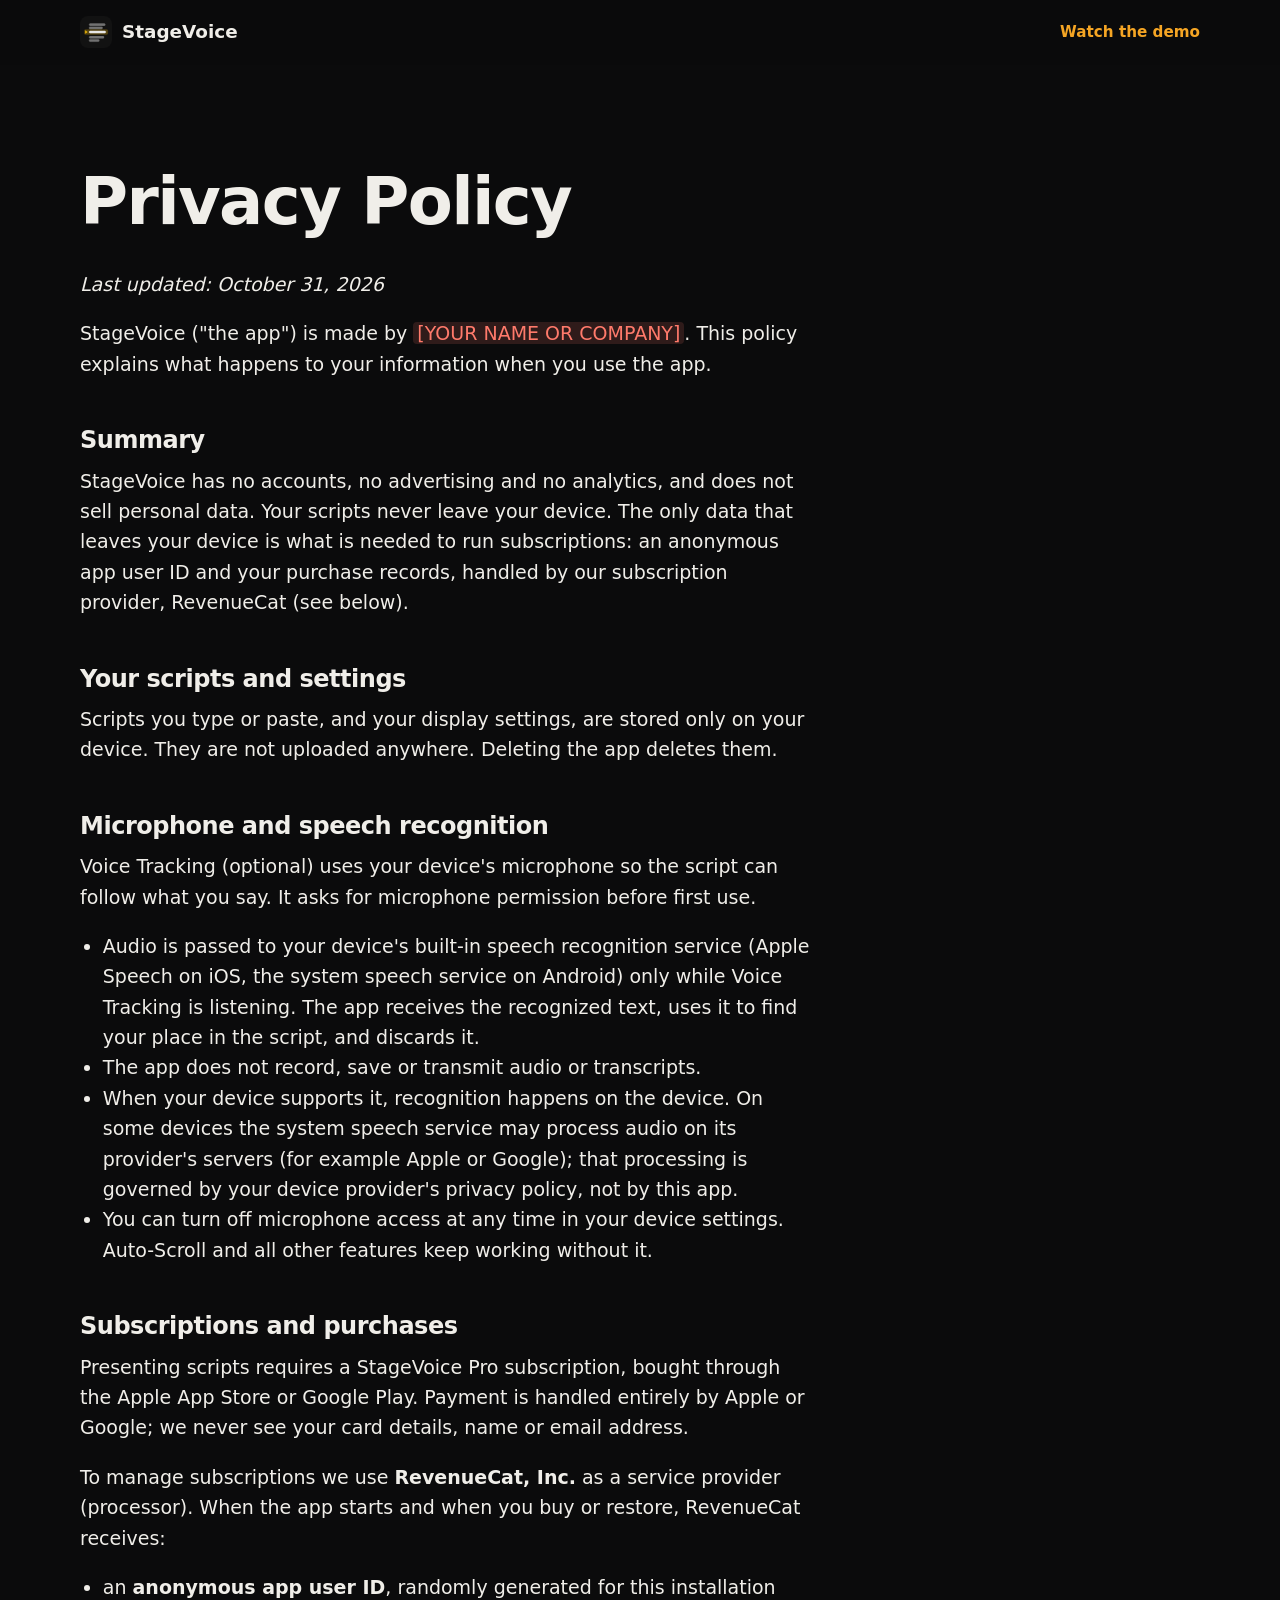
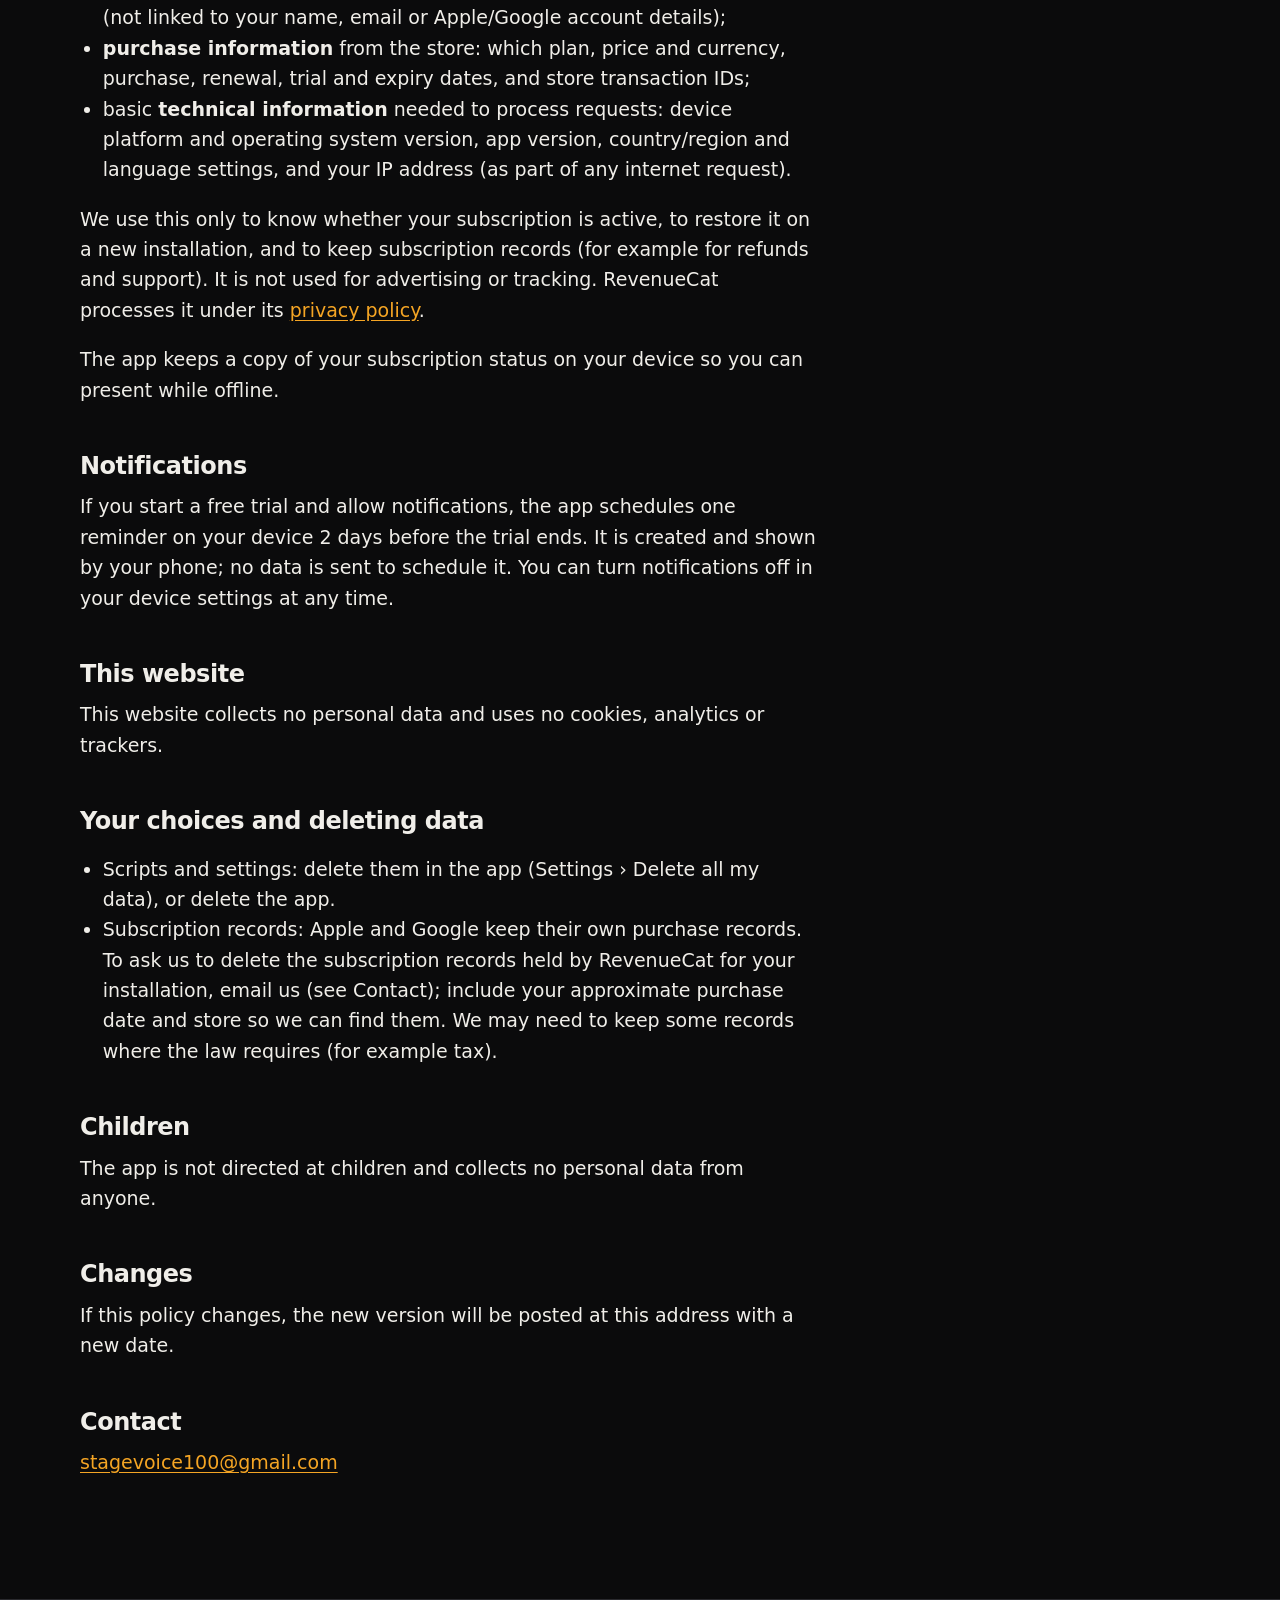
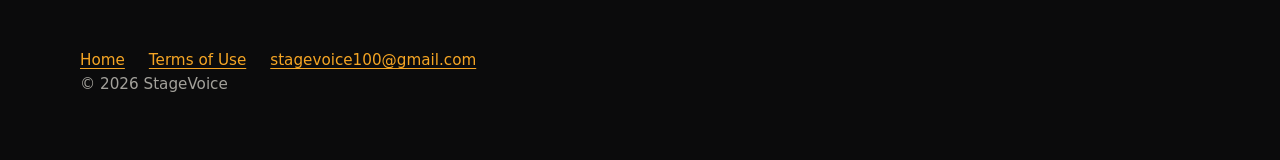
==== commit b9d42f6a: "Update website" ====
--- a/privacy.html
+++ b/privacy.html
@@ -45,12 +45,9 @@
              ================================================================= -->
         <article class="policy">
           <!-- BEGIN PRIVACY POLICY -->
-          <p class="paste-notice">
-            Draft: fill in the highlighted placeholders, then delete this notice.
-          </p>
 
           <h1>Privacy Policy</h1>
-          <p><em>Last updated: <span class="placeholder">[DATE]</span></em></p>
+          <p><em>Last updated: October 31, 2026</em></p>
 
           <p>
             StageVoice ("the app") is made by
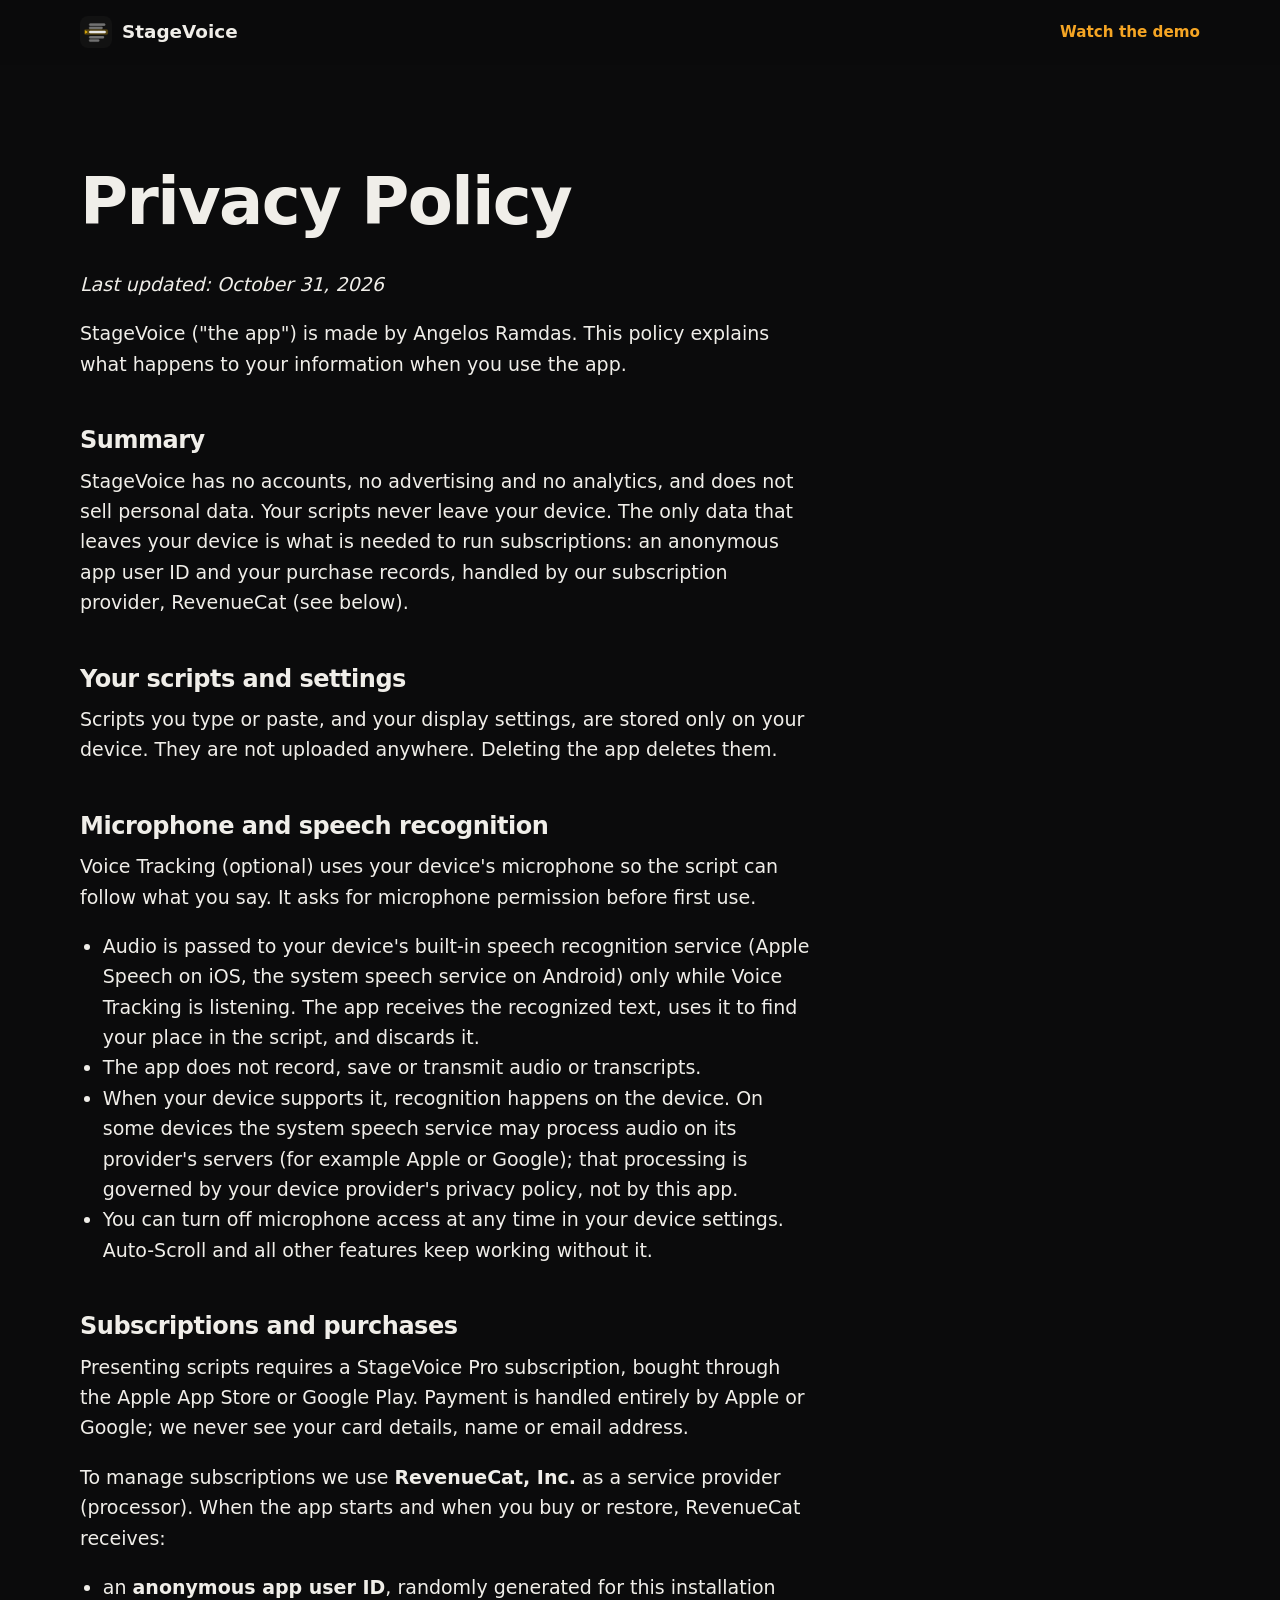
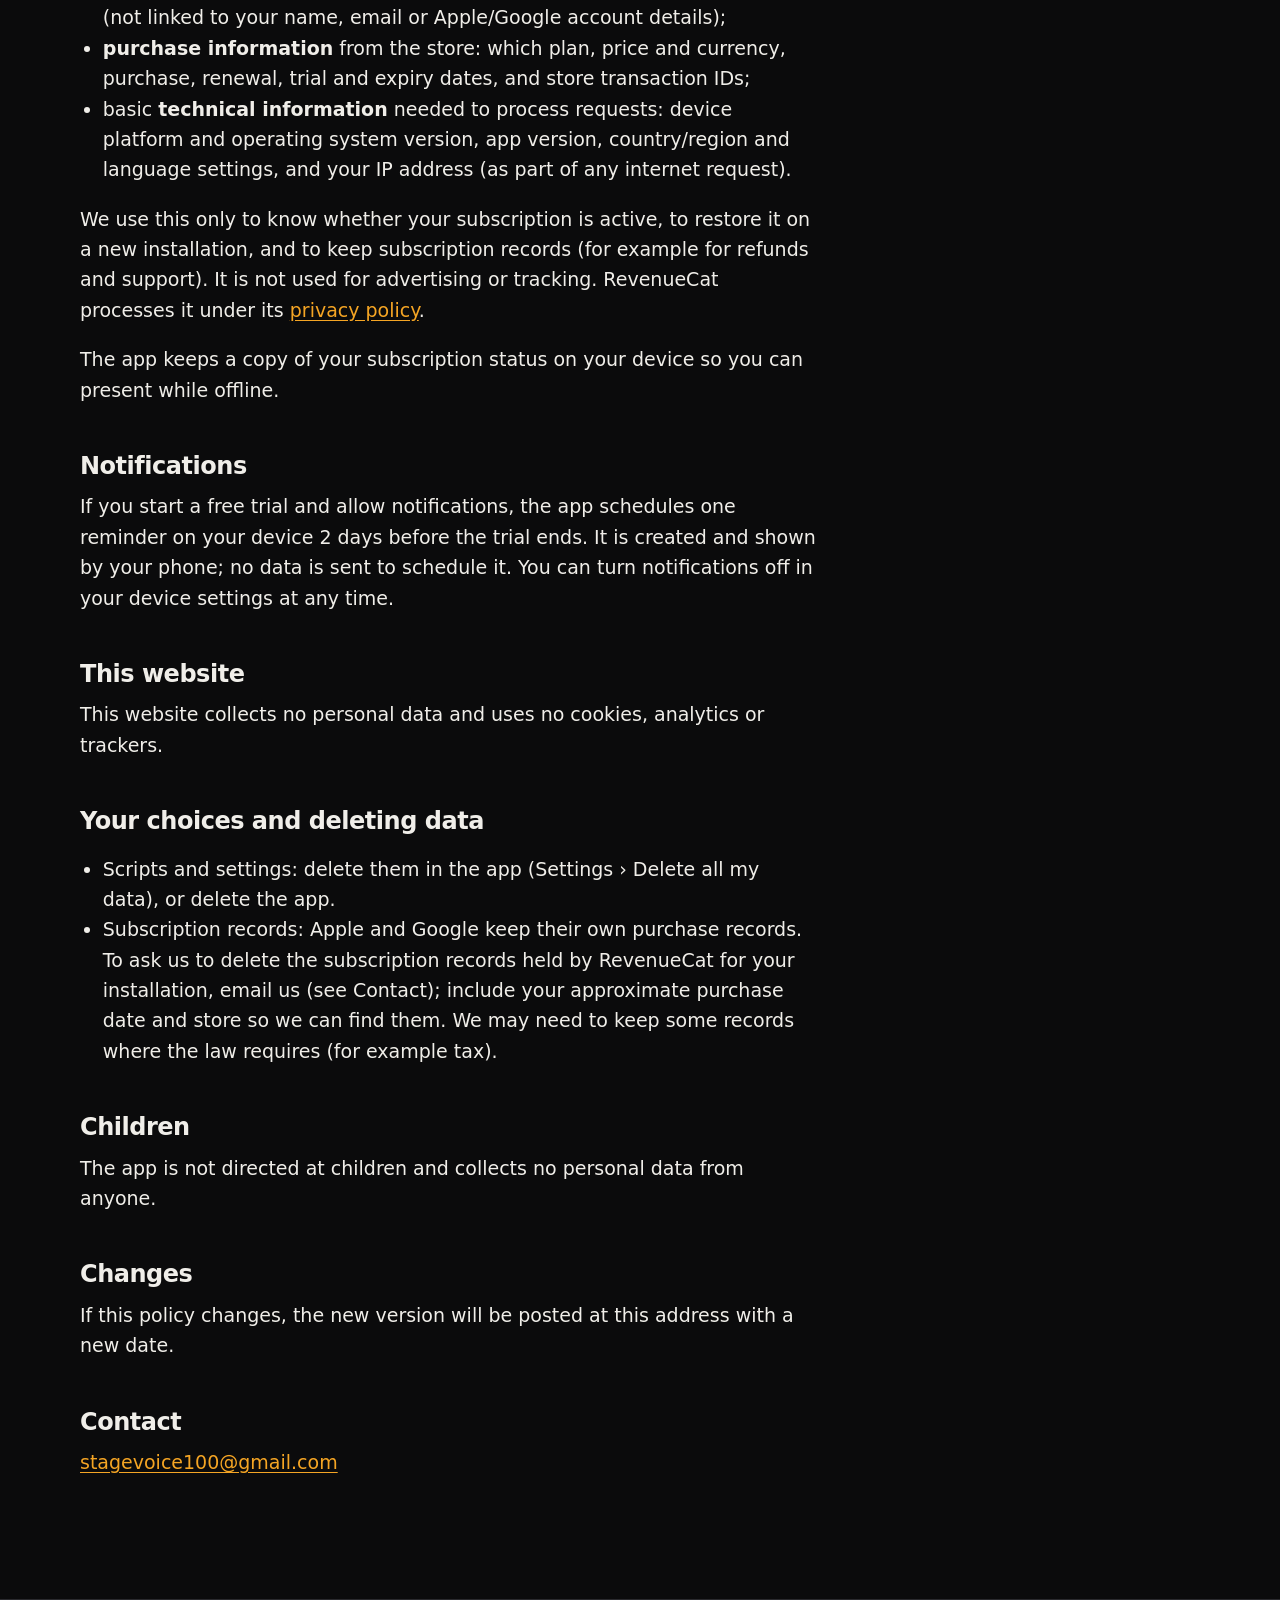
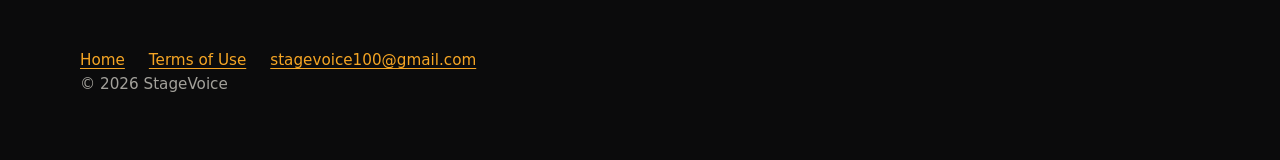
==== commit b635e015: "Update website" ====
--- a/privacy.html
+++ b/privacy.html
@@ -51,7 +51,7 @@
 
           <p>
             StageVoice ("the app") is made by
-            <span class="placeholder">[YOUR NAME OR COMPANY]</span>. This policy
+            Angelos Ramdas. This policy
             explains what happens to your information when you use the app.
           </p>
 
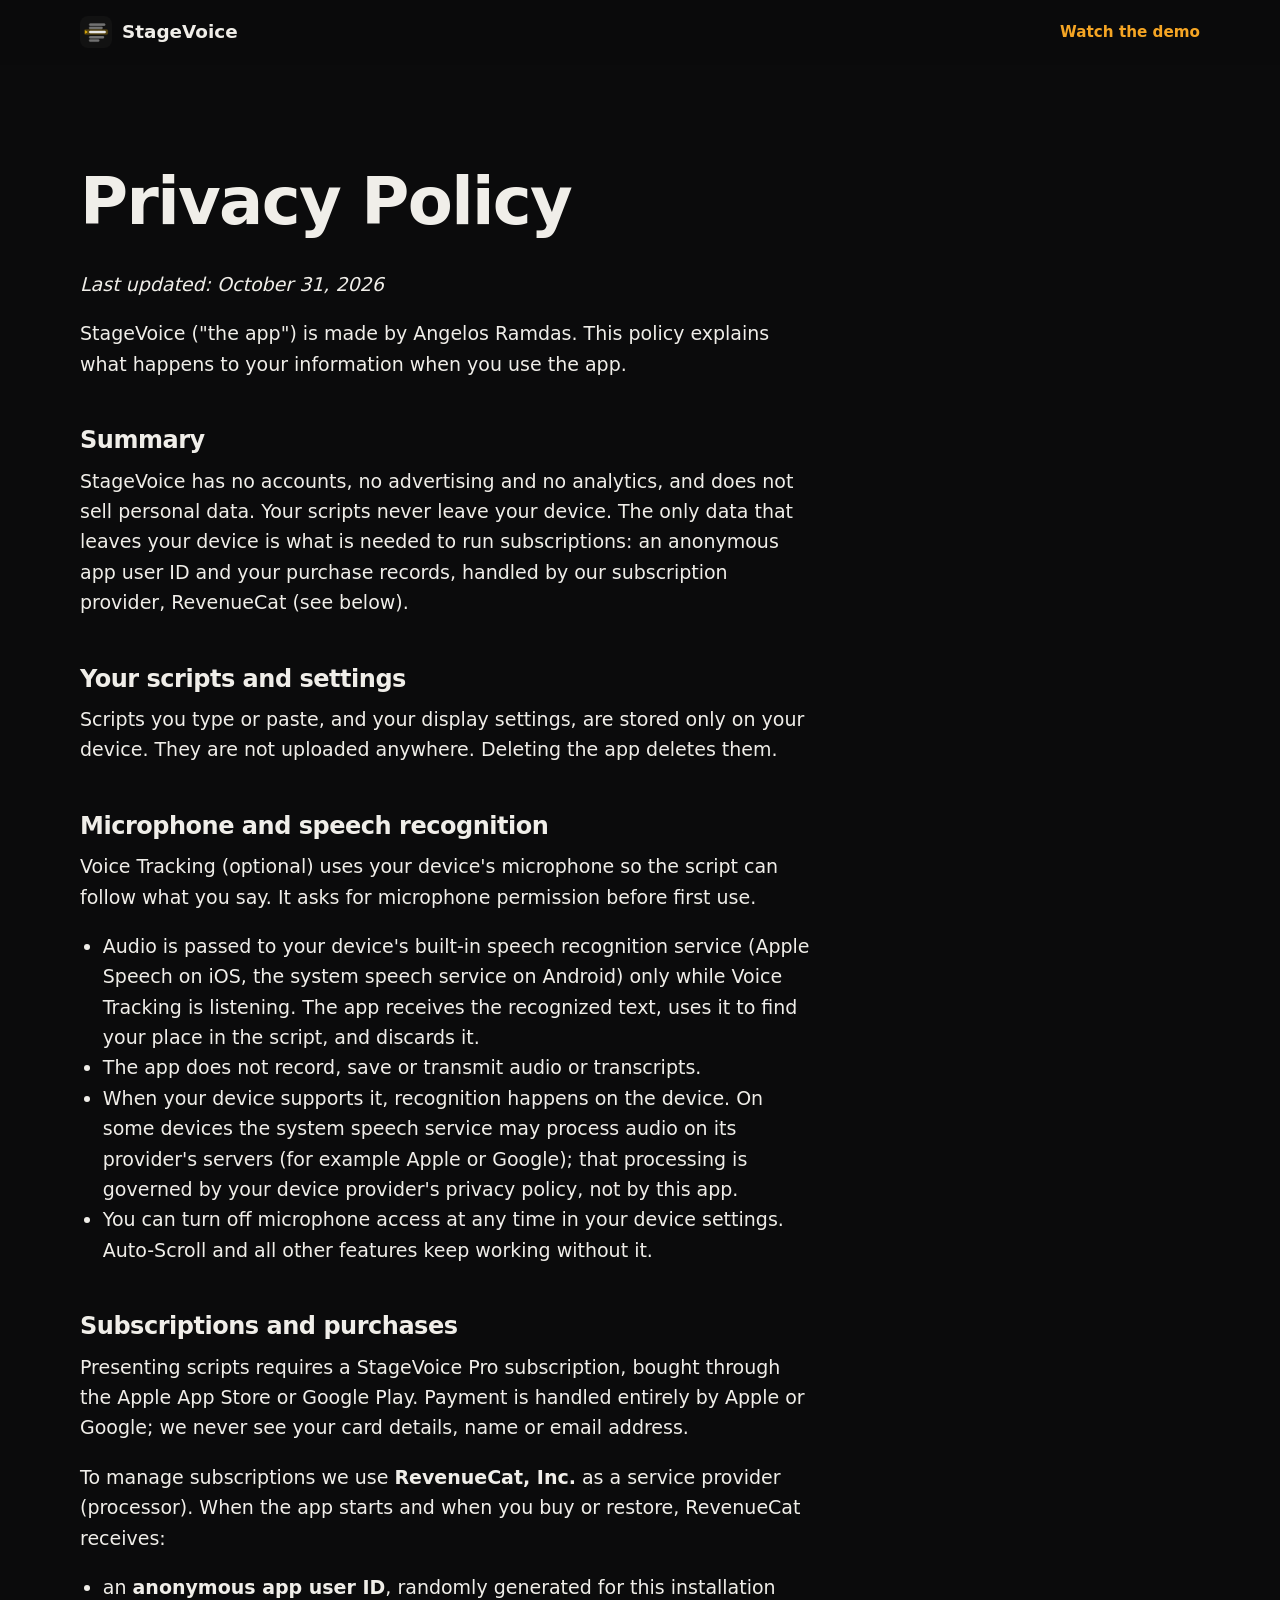
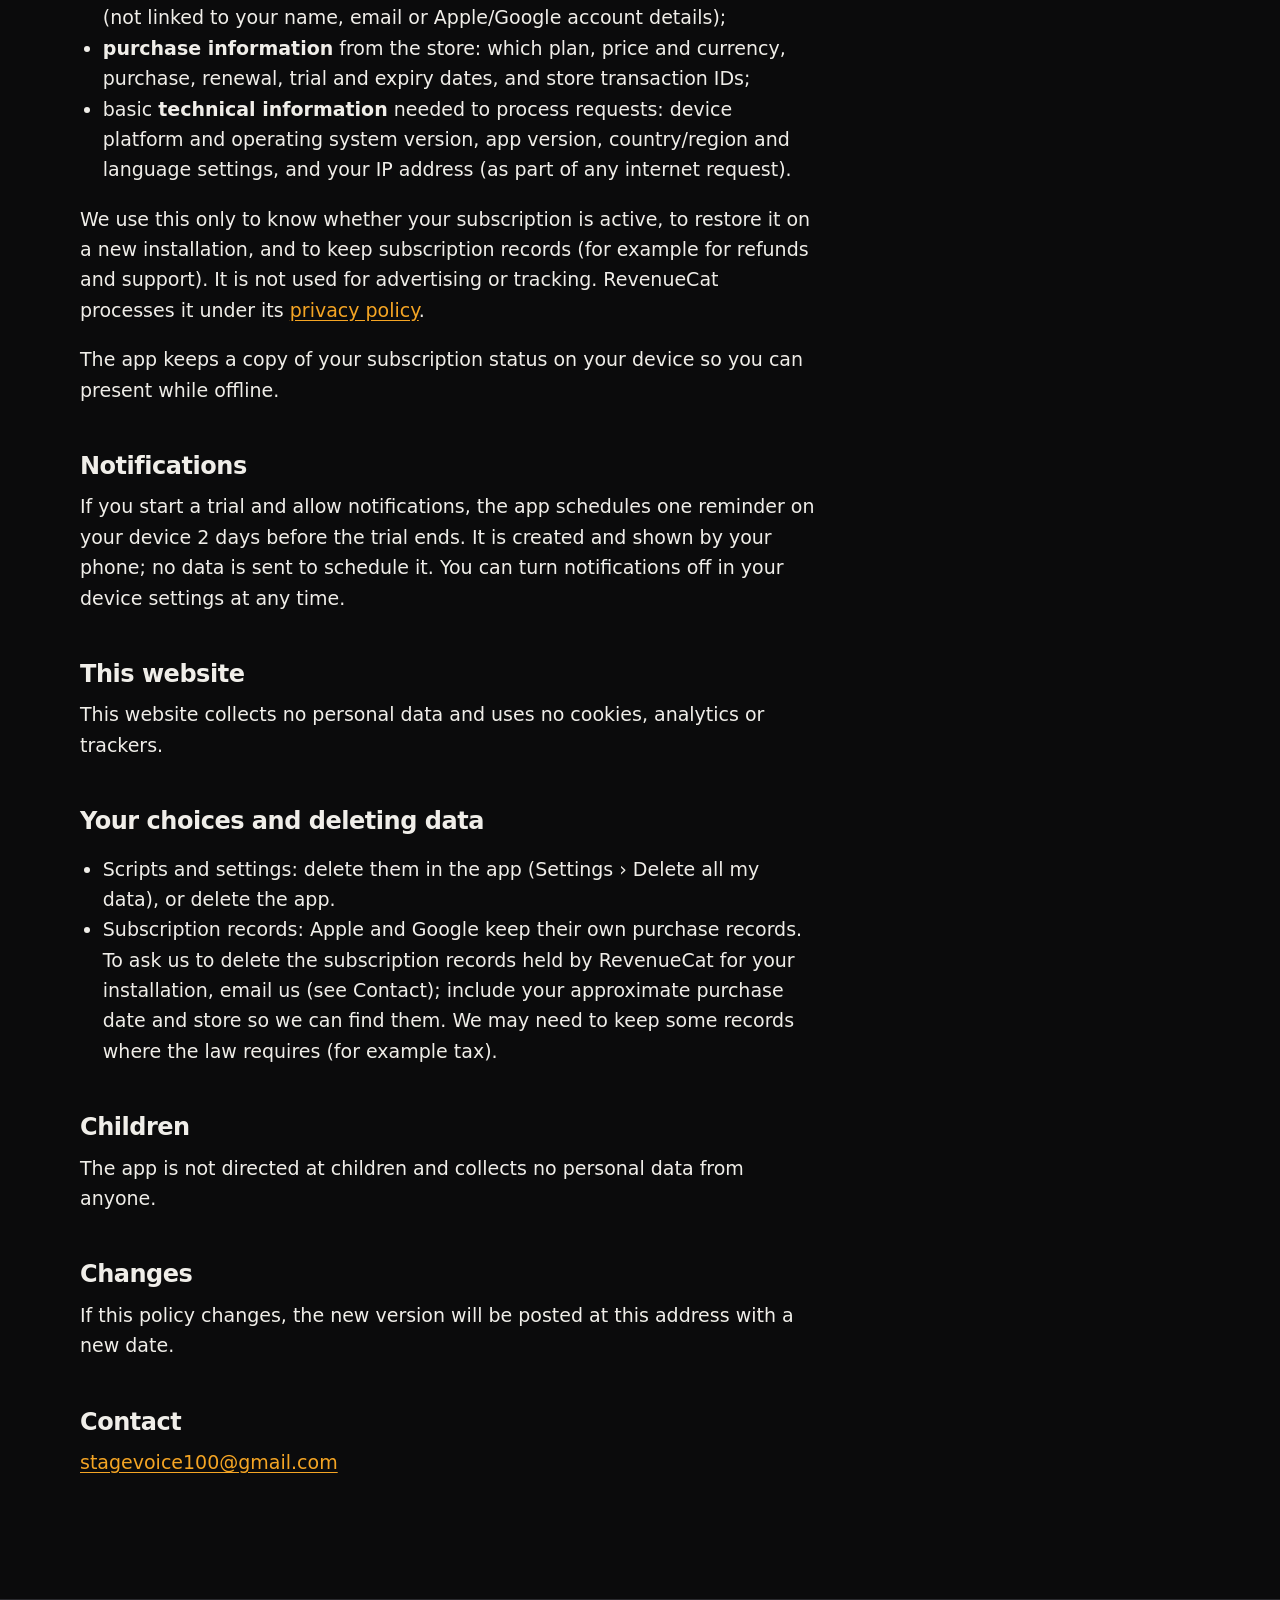
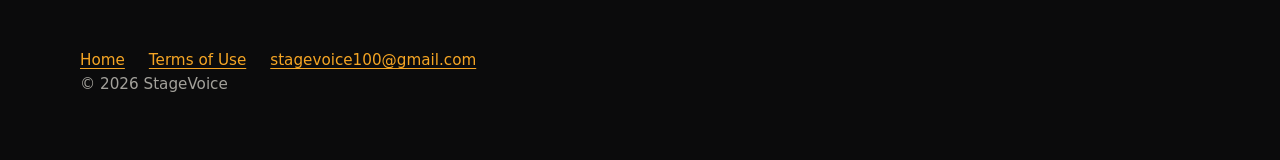
==== commit b780e827: "Trial is now 7 days for $0.99" ====
--- a/privacy.html
+++ b/privacy.html
@@ -144,7 +144,7 @@
 
           <h2>Notifications</h2>
           <p>
-            If you start a free trial and allow notifications, the app schedules
+            If you start a trial and allow notifications, the app schedules
             one reminder on your device 2 days before the trial ends. It is
             created and shown by your phone; no data is sent to schedule it. You
             can turn notifications off in your device settings at any time.
